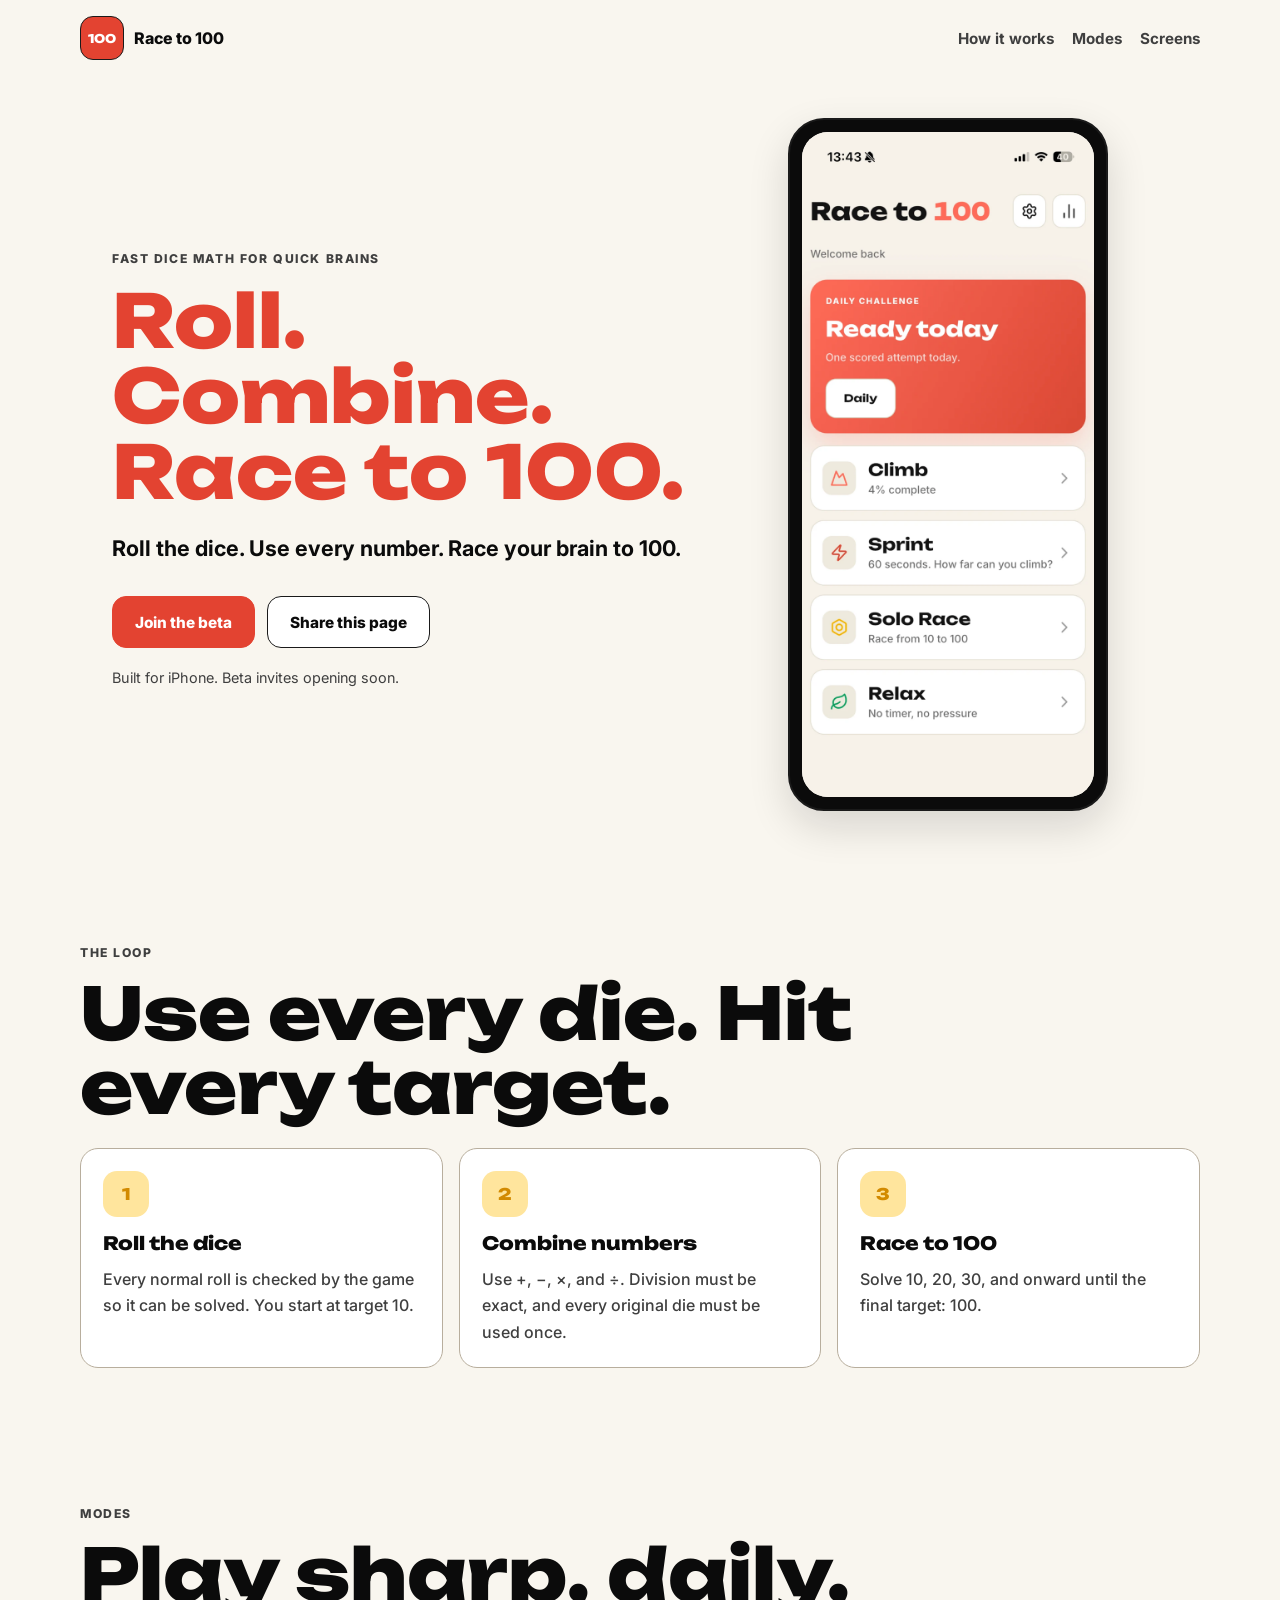
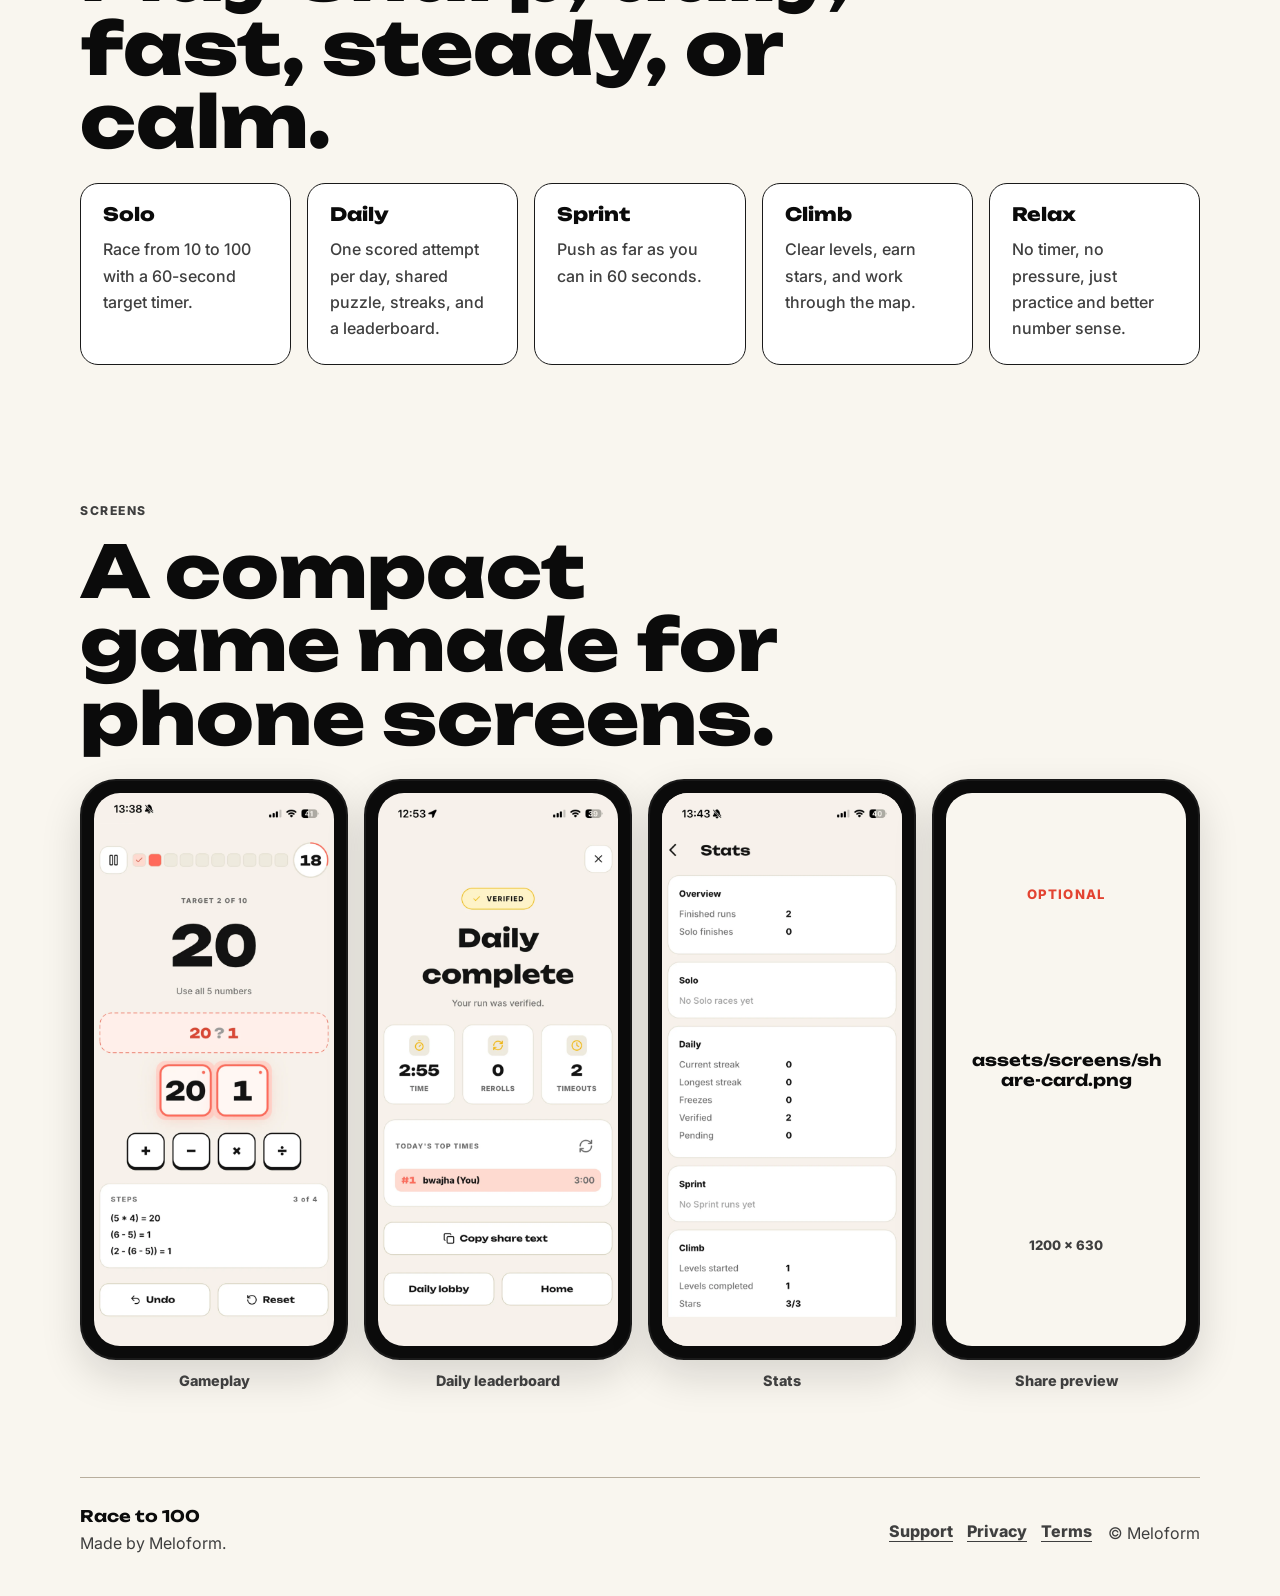
==== index.html @ fdda77ba "Publish Race to 100 website" ====
<!doctype html>
<html lang="en">
  <head>
    <meta charset="utf-8">
    <meta name="viewport" content="width=device-width, initial-scale=1">
    <title>Race to 100</title>
    <meta
      name="description"
      content="Race to 100 is a fast dice math puzzle: roll the dice, use every number, and race your brain from 10 to 100."
    >
    <meta property="og:type" content="website">
    <meta property="og:title" content="Race to 100">
    <meta
      property="og:description"
      content="Roll. Combine. Race to 100. A fast math-puzzle dice game for iPhone."
    >
    <meta property="og:image" content="assets/screens/home.png">
    <meta property="og:url" content="https://meloform.github.io/">
    <meta name="twitter:card" content="summary_large_image">
    <meta name="twitter:title" content="Race to 100">
    <meta
      name="twitter:description"
      content="Roll. Combine. Race to 100. A fast math-puzzle dice game for iPhone."
    >
    <meta name="twitter:image" content="assets/screens/home.png">
    <link rel="icon" href="assets/icons/favicon.png">
    <link rel="apple-touch-icon" href="assets/icons/apple-touch-icon.png">
    <link rel="preconnect" href="https://fonts.googleapis.com">
    <link rel="preconnect" href="https://fonts.gstatic.com" crossorigin>
    <link
      href="https://fonts.googleapis.com/css2?family=Inter:wght@400;500;700;800&amp;family=Unbounded:wght@700;800&amp;display=swap"
      rel="stylesheet"
    >
    <link rel="stylesheet" href="assets/css/site.css">
    <script>
      // Owner action before beta deploy: replace TESTFLIGHT_URL with the public TestFlight link.
      // At launch, replace this CTA with the official App Store badge/link.
      const TESTFLIGHT_URL = 'TESTFLIGHT_URL';
      window.RaceTo100Site = { TESTFLIGHT_URL };
    </script>
  </head>
  <body>
    <header class="site-header" aria-label="Site header">
      <a class="brand-link" href="#top" aria-label="Race to 100 home">
        <span class="brand-mark" aria-hidden="true">100</span>
        <span>Race to 100</span>
      </a>
      <nav class="header-nav" aria-label="Primary navigation">
        <a href="#how-it-works">How it works</a>
        <a href="#modes">Modes</a>
        <a href="#screens">Screens</a>
      </nav>
    </header>

    <main id="top">
      <section class="hero-section" aria-labelledby="hero-title">
        <div class="hero-backdrop">
          <div class="phone-frame hero-phone">
            <img
              class="screen-image"
              src="assets/screens/home.png"
              alt="Race to 100 home screen showing the Daily challenge and game modes"
            >
          </div>
        </div>
        <div class="hero-content">
          <p class="eyebrow">Fast dice math for quick brains</p>
          <h1 id="hero-title">
            <span>Roll.</span>
            <span>Combine.</span>
            <span>Race to 100.</span>
          </h1>
          <p class="hero-subtitle">
            Roll the dice. Use every number. Race your brain to 100.
          </p>
          <div class="hero-actions">
            <a class="button button-primary" id="beta-link" href="#">
              Join the beta
            </a>
            <button class="button button-secondary" id="share-page" type="button">
              Share this page
            </button>
          </div>
          <p class="hero-note" id="share-status" role="status" aria-live="polite">
            Built for iPhone. Beta invites opening soon.
          </p>
        </div>
      </section>

      <section class="section" id="how-it-works" aria-labelledby="how-title">
        <div class="section-heading">
          <p class="eyebrow">The loop</p>
          <h2 id="how-title">Use every die. Hit every target.</h2>
        </div>
        <div class="steps-grid">
          <article class="info-card step-card">
            <span class="step-number">1</span>
            <h3>Roll the dice</h3>
            <p>
              Every normal roll is checked by the game so it can be solved.
              You start at target 10.
            </p>
          </article>
          <article class="info-card step-card">
            <span class="step-number">2</span>
            <h3>Combine numbers</h3>
            <p>
              Use +, −, ×, and ÷. Division must be exact, and every original
              die must be used once.
            </p>
          </article>
          <article class="info-card step-card">
            <span class="step-number">3</span>
            <h3>Race to 100</h3>
            <p>
              Solve 10, 20, 30, and onward until the final target: 100.
            </p>
          </article>
        </div>
      </section>

      <section class="section" id="modes" aria-labelledby="modes-title">
        <div class="section-heading">
          <p class="eyebrow">Modes</p>
          <h2 id="modes-title">Play sharp, daily, fast, steady, or calm.</h2>
        </div>
        <div class="mode-grid">
          <article class="info-card mode-card">
            <h3>Solo</h3>
            <p>Race from 10 to 100 with a 60-second target timer.</p>
          </article>
          <article class="info-card mode-card">
            <h3>Daily</h3>
            <p>
              One scored attempt per day, shared puzzle, streaks, and a
              leaderboard.
            </p>
          </article>
          <article class="info-card mode-card">
            <h3>Sprint</h3>
            <p>Push as far as you can in 60 seconds.</p>
          </article>
          <article class="info-card mode-card">
            <h3>Climb</h3>
            <p>Clear levels, earn stars, and work through the map.</p>
          </article>
          <article class="info-card mode-card">
            <h3>Relax</h3>
            <p>No timer, no pressure, just practice and better number sense.</p>
          </article>
        </div>
      </section>

      <section class="section screen-section" id="screens" aria-labelledby="screens-title">
        <div class="section-heading">
          <p class="eyebrow">Screens</p>
          <h2 id="screens-title">A compact game made for phone screens.</h2>
        </div>
        <div class="screens-grid">
          <figure class="screen-card">
            <div class="phone-frame">
              <img
                class="screen-image"
                src="assets/screens/gameplay.png"
                alt="Race to 100 gameplay screen with dice, operators, and the current target"
                loading="lazy"
              >
            </div>
            <figcaption>Gameplay</figcaption>
          </figure>
          <figure class="screen-card">
            <div class="phone-frame">
              <img
                class="screen-image"
                src="assets/screens/daily-leaderboard.png"
                alt="Race to 100 Daily leaderboard screen with ranked results"
                loading="lazy"
              >
            </div>
            <figcaption>Daily leaderboard</figcaption>
          </figure>
          <figure class="screen-card">
            <div class="phone-frame">
              <img
                class="screen-image"
                src="assets/screens/stats.png"
                alt="Race to 100 Stats screen with mode progress and lifetime totals"
                loading="lazy"
              >
            </div>
            <figcaption>Stats</figcaption>
          </figure>
          <figure class="screen-card optional-screen">
            <div class="phone-frame">
              <div class="screen-placeholder">
                <span class="placeholder-kicker">Optional</span>
                <strong>assets/screens/share-card.png</strong>
                <span>1200 x 630</span>
              </div>
            </div>
            <figcaption>Share preview</figcaption>
          </figure>
        </div>
      </section>
    </main>

    <footer class="site-footer">
      <div>
        <strong>Race to 100</strong>
        <p>Made by Meloform.</p>
      </div>
      <nav aria-label="Footer navigation">
        <a href="mailto:meloform.studio@gmail.com">Support</a>
        <a href="privacy.html">Privacy</a>
        <a href="terms.html">Terms</a>
      </nav>
      <p>&copy; Meloform</p>
    </footer>

    <script>
      (function () {
        const config = window.RaceTo100Site || {};
        const betaUrl = config.TESTFLIGHT_URL;
        const betaLink = document.getElementById('beta-link');
        if (betaLink) betaLink.href = betaUrl;

        const shareButton = document.getElementById('share-page');
        const status = document.getElementById('share-status');
        const shareData = {
          title: 'Race to 100',
          text: 'Roll. Combine. Race to 100.',
          url: window.location.href,
        };
        if (!shareButton) return;
        shareButton.addEventListener('click', async function () {
          try {
            if (navigator.share) {
              await navigator.share(shareData);
              if (status) status.textContent = 'Shared.';
              return;
            }
            await navigator.clipboard.writeText(window.location.href);
            if (status) status.textContent = 'Link copied.';
          } catch (error) {
            if (status) status.textContent = 'Share cancelled.';
          }
        });
      })();
    </script>
  </body>
</html>
---- assets/css/site.css ----
:root {
  --race-background: #f9f6ef;
  --race-surface: #ffffff;
  --race-elevated: #e8e0d1;
  --race-border: #b8ae9d;
  --race-border-strong: #1a1a1a;
  --race-text: #0b0b0b;
  --race-text-muted: #3f3f3f;
  --race-text-subtle: #5f5f5f;
  --race-primary: #e34331;
  --race-primary-deep: #b92718;
  --race-primary-soft: #ffc1b8;
  --race-primary-tint: #ffe8e1;
  --race-computed-tint: #fff0ea;
  --race-accent: #d28a00;
  --race-accent-soft: #ffe59d;
  --race-success: #087c48;
  --race-error: #b91c1c;
  --site-max-width: 1120px;
  --site-radius-card: 18px;
  --site-radius-control: 14px;
  color: var(--race-text);
  background: var(--race-background);
  font-family: Inter, system-ui, -apple-system, BlinkMacSystemFont, "Segoe UI", sans-serif;
  font-size: 16px;
}

* {
  box-sizing: border-box;
}

html {
  scroll-behavior: smooth;
}

body {
  margin: 0;
  min-width: 320px;
  background: var(--race-background);
  color: var(--race-text);
}

img,
svg {
  max-width: 100%;
}

a {
  color: inherit;
  text-decoration-thickness: 0.08em;
  text-underline-offset: 0.22em;
}

a:focus-visible,
button:focus-visible {
  outline: 3px solid var(--race-accent);
  outline-offset: 4px;
}

button,
a {
  -webkit-tap-highlight-color: transparent;
}

.site-header,
.site-footer,
.section,
.hero-content {
  width: min(100% - 32px, var(--site-max-width));
  margin-inline: auto;
}

.site-header {
  position: sticky;
  top: 0;
  z-index: 10;
  display: flex;
  align-items: center;
  justify-content: space-between;
  gap: 16px;
  padding: 16px 0;
  background: color-mix(in srgb, var(--race-background) 92%, transparent);
  backdrop-filter: blur(10px);
}

.brand-link {
  display: inline-flex;
  align-items: center;
  gap: 10px;
  font-weight: 800;
  text-decoration: none;
}

.brand-mark {
  display: grid;
  place-items: center;
  width: 44px;
  height: 44px;
  border: 1px solid var(--race-border-strong);
  border-radius: 13px;
  background: var(--race-primary);
  color: var(--race-surface);
  font-family: Unbounded, Inter, sans-serif;
  font-size: 12px;
}

.header-nav {
  display: none;
  gap: 18px;
  align-items: center;
  color: var(--race-text-muted);
  font-size: 0.95rem;
  font-weight: 700;
}

.header-nav a {
  text-decoration: none;
}

.hero-section {
  position: relative;
  display: grid;
  min-height: min(820px, calc(100svh - 74px));
  padding: 48px 0 64px;
}

.hero-backdrop {
  order: 2;
  position: static;
  display: flex;
  align-items: center;
  justify-content: center;
  width: min(100% - 32px, var(--site-max-width));
  margin: 34px auto 0;
}

.hero-phone {
  width: min(310px, 78vw);
}

.hero-content {
  order: 1;
  display: grid;
  align-content: center;
  justify-items: start;
  max-width: 760px;
  padding-top: 10px;
}

.eyebrow {
  margin: 0 0 14px;
  color: var(--race-text-muted);
  font-size: 0.76rem;
  font-weight: 800;
  letter-spacing: 0.13em;
  text-transform: uppercase;
}

h1,
h2,
h3 {
  margin: 0;
  font-family: Unbounded, Inter, sans-serif;
  letter-spacing: 0;
  line-height: 1.02;
}

h1 {
  max-width: 100%;
  color: var(--race-primary);
  overflow-wrap: break-word;
  font-size: clamp(2.25rem, 8vw, 4.6rem);
  font-weight: 800;
}

h1 span {
  display: block;
  width: max-content;
  max-width: 100%;
  white-space: nowrap;
}

h2 {
  max-width: 780px;
  font-size: clamp(2rem, 7vw, 4.5rem);
  font-weight: 800;
}

h3 {
  font-size: 1.15rem;
  font-weight: 800;
}

p {
  line-height: 1.65;
}

.hero-subtitle {
  max-width: 620px;
  margin: 22px 0 0;
  color: var(--race-text);
  font-size: clamp(1.05rem, 3vw, 1.35rem);
  font-weight: 700;
}

.hero-actions {
  display: flex;
  flex-wrap: wrap;
  gap: 12px;
  margin-top: 30px;
}

.button {
  display: inline-flex;
  align-items: center;
  justify-content: center;
  min-height: 52px;
  padding: 0 22px;
  border: 1px solid var(--race-border-strong);
  border-radius: var(--site-radius-control);
  font: 800 0.96rem/1 Inter, system-ui, sans-serif;
  text-decoration: none;
  cursor: pointer;
}

.button-primary {
  background: var(--race-primary);
  color: var(--race-surface);
  border-color: var(--race-primary);
}

.button-primary:hover {
  background: var(--race-primary-deep);
  border-color: var(--race-primary-deep);
}

.button-secondary {
  background: var(--race-surface);
  color: var(--race-text);
}

.hero-note {
  min-height: 1.4em;
  margin: 18px 0 0;
  color: var(--race-text-muted);
  font-size: 0.9rem;
}

.section {
  padding: 68px 0;
}

.section-heading {
  margin-bottom: 24px;
}

.steps-grid,
.mode-grid,
.screens-grid {
  display: grid;
  gap: 16px;
}

.info-card {
  min-height: 100%;
  padding: 22px;
  border: 1px solid var(--race-border);
  border-radius: var(--site-radius-card);
  background: var(--race-surface);
}

.info-card p {
  margin: 12px 0 0;
  color: var(--race-text-muted);
  font-weight: 500;
}

.step-number {
  display: grid;
  place-items: center;
  width: 46px;
  height: 46px;
  margin-bottom: 18px;
  border-radius: 14px;
  background: var(--race-accent-soft);
  color: var(--race-accent);
  font-family: Unbounded, Inter, sans-serif;
  font-weight: 800;
}

.mode-card {
  border-color: var(--race-border-strong);
}

.screen-section {
  padding-bottom: 88px;
}

.screens-grid {
  grid-template-columns: 1fr;
}

.screen-card {
  margin: 0;
}

.screen-card figcaption {
  margin-top: 12px;
  color: var(--race-text-muted);
  font-size: 0.9rem;
  font-weight: 800;
  text-align: center;
}

.phone-frame {
  aspect-ratio: 9 / 19.5;
  width: 100%;
  max-width: 320px;
  margin-inline: auto;
  padding: 12px;
  border: 2px solid var(--race-border-strong);
  border-radius: 36px;
  background: var(--race-text);
  box-shadow: 0 16px 40px rgba(11, 11, 11, 0.14);
}

.screen-image {
  display: block;
  width: 100%;
  height: 100%;
  border-radius: 26px;
  background: var(--race-background);
  object-fit: cover;
}

.screen-placeholder {
  display: grid;
  place-items: center;
  height: 100%;
  padding: 24px;
  border-radius: 26px;
  background:
    linear-gradient(var(--race-background), var(--race-background)) padding-box;
  color: var(--race-text);
  text-align: center;
}

.screen-placeholder strong {
  display: block;
  margin: 10px 0;
  overflow-wrap: anywhere;
  font-family: Unbounded, Inter, sans-serif;
  font-size: 1rem;
  line-height: 1.25;
}

.screen-placeholder span {
  color: var(--race-text-muted);
  font-size: 0.82rem;
  font-weight: 800;
}

.placeholder-kicker {
  color: var(--race-primary) !important;
  letter-spacing: 0.08em;
  text-transform: uppercase;
}

.site-footer {
  display: grid;
  gap: 16px;
  padding: 28px 0 40px;
  border-top: 1px solid var(--race-border);
  color: var(--race-text-muted);
}

.site-footer strong {
  color: var(--race-text);
  font-family: Unbounded, Inter, sans-serif;
}

.site-footer p {
  margin: 4px 0 0;
}

.site-footer nav {
  display: flex;
  flex-wrap: wrap;
  gap: 14px;
  font-weight: 800;
}

.legal-page {
  width: min(100% - 32px, 900px);
  margin: 0 auto;
  padding: 58px 0 86px;
}

.legal-document {
  padding: clamp(22px, 5vw, 42px);
  border: 1px solid var(--race-border);
  border-radius: var(--site-radius-card);
  background: var(--race-surface);
}

.legal-document h1 {
  max-width: 100%;
  font-size: clamp(2.35rem, 8vw, 4.4rem);
}

.legal-document h2 {
  margin-bottom: 14px;
  font-size: clamp(1.35rem, 4vw, 2.2rem);
}

.legal-updated {
  margin: 14px 0 34px;
  color: var(--race-text-muted);
  font-weight: 800;
}

.legal-section {
  padding-top: 28px;
  margin-top: 28px;
  border-top: 1px solid var(--race-border);
}

.legal-section:first-of-type {
  border-top: 0;
  margin-top: 0;
}

.legal-section p,
.legal-section li {
  color: var(--race-text-muted);
  font-weight: 500;
}

.legal-section p {
  margin: 0 0 14px;
}

.legal-section p:last-child {
  margin-bottom: 0;
}

.legal-section ul {
  display: grid;
  gap: 14px;
  padding-left: 1.2rem;
  margin: 0;
}

.legal-section strong {
  color: var(--race-text);
}

@media (min-width: 680px) {
  .header-nav {
    display: flex;
  }

  .steps-grid {
    grid-template-columns: repeat(3, minmax(0, 1fr));
  }

  .mode-grid {
    grid-template-columns: repeat(2, minmax(0, 1fr));
  }

  .screens-grid {
    grid-template-columns: repeat(2, minmax(0, 1fr));
  }

  .site-footer {
    grid-template-columns: 1fr auto auto;
    align-items: center;
  }
}

@media (min-width: 960px) {
  .hero-section {
    grid-template-columns:
      minmax(max(32px, calc((100vw - var(--site-max-width)) / 2)), 1fr)
      minmax(0, 680px)
      minmax(300px, 440px)
      minmax(max(32px, calc((100vw - var(--site-max-width)) / 2)), 1fr);
    align-items: center;
    column-gap: 32px;
    min-height: min(780px, calc(100svh - 74px));
    padding-top: 42px;
  }

  .hero-content {
    order: 0;
    grid-column: 2;
    grid-row: 1;
    width: 100%;
    margin: 0;
  }

  .hero-backdrop {
    order: 0;
    grid-column: 3;
    grid-row: 1;
    width: 100%;
    margin: 0;
    justify-content: center;
  }

  .hero-phone {
    width: min(390px, 100%);
  }

  .mode-grid {
    grid-template-columns: repeat(5, minmax(0, 1fr));
  }

  .screens-grid {
    grid-template-columns: repeat(4, minmax(0, 1fr));
  }
}

@media (prefers-reduced-motion: reduce) {
  *,
  *::before,
  *::after {
    scroll-behavior: auto !important;
    transition-duration: 0.01ms !important;
    animation-duration: 0.01ms !important;
    animation-iteration-count: 1 !important;
  }
}
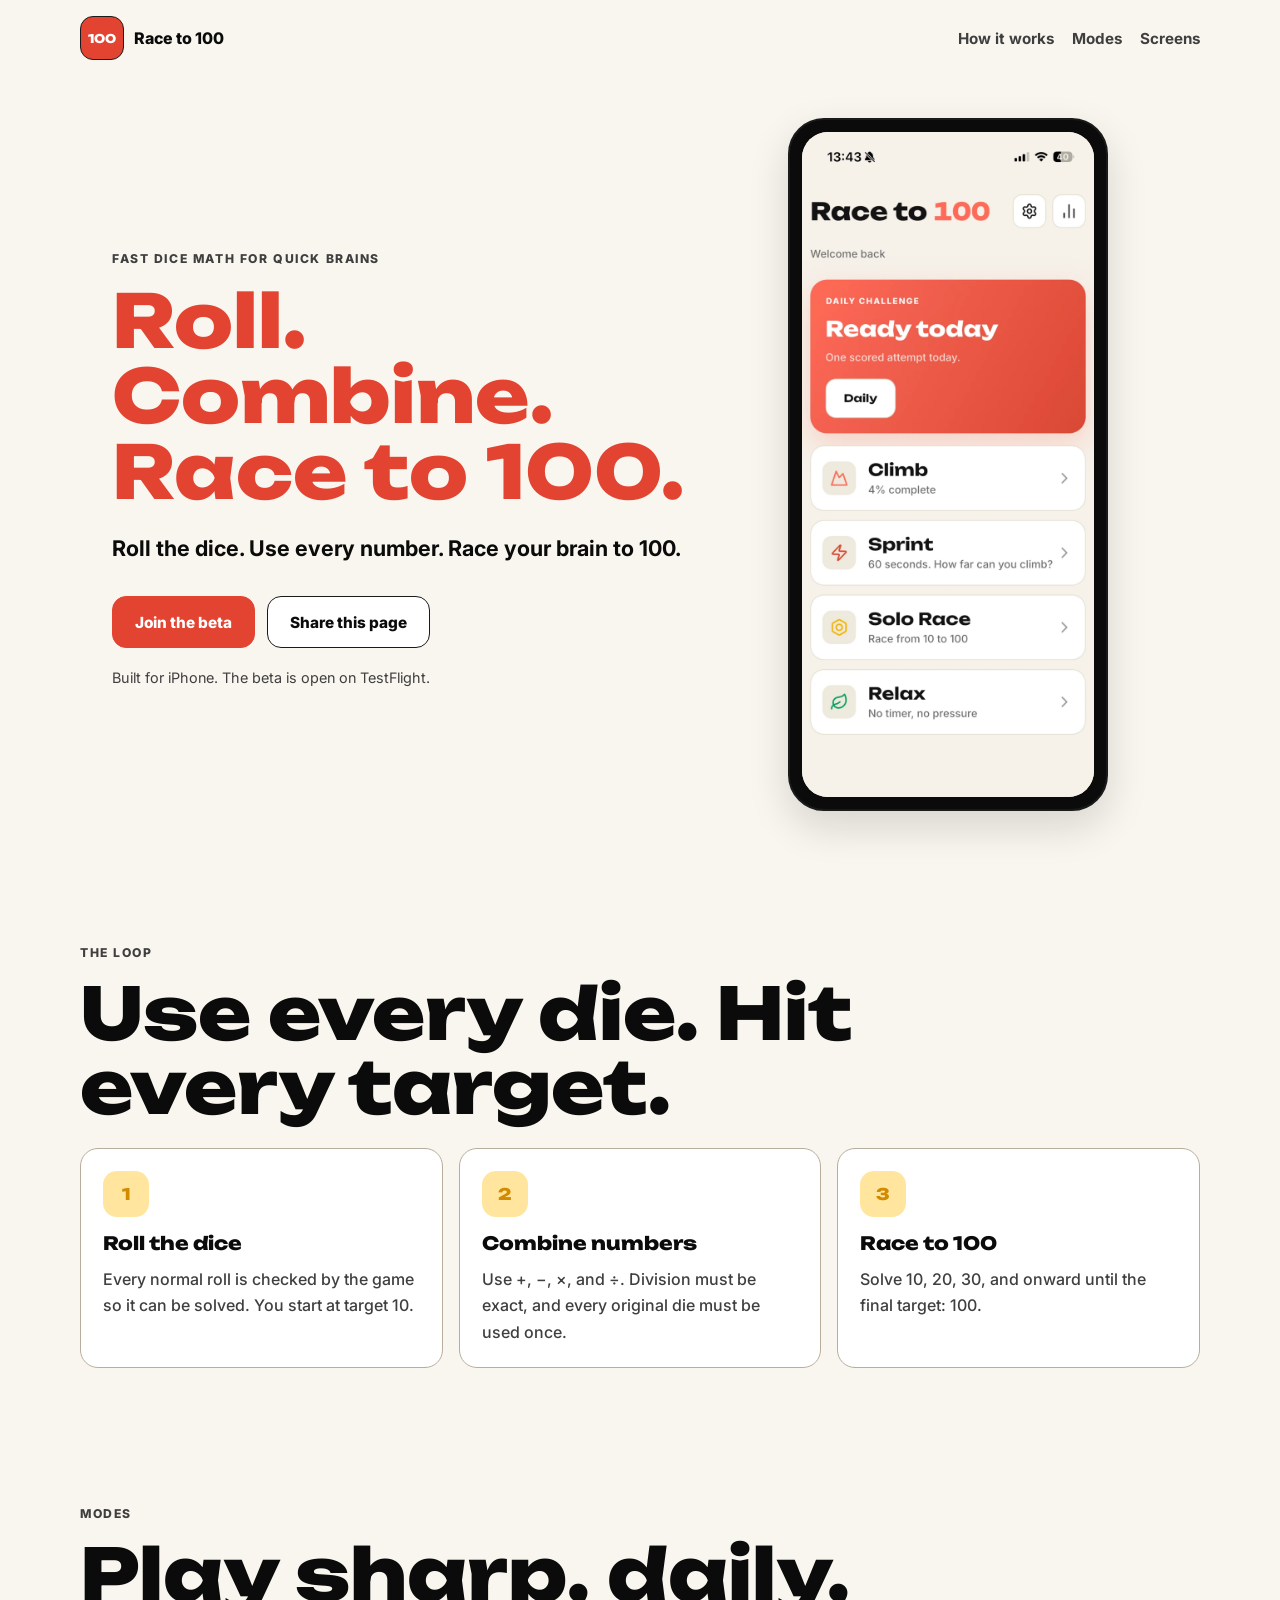
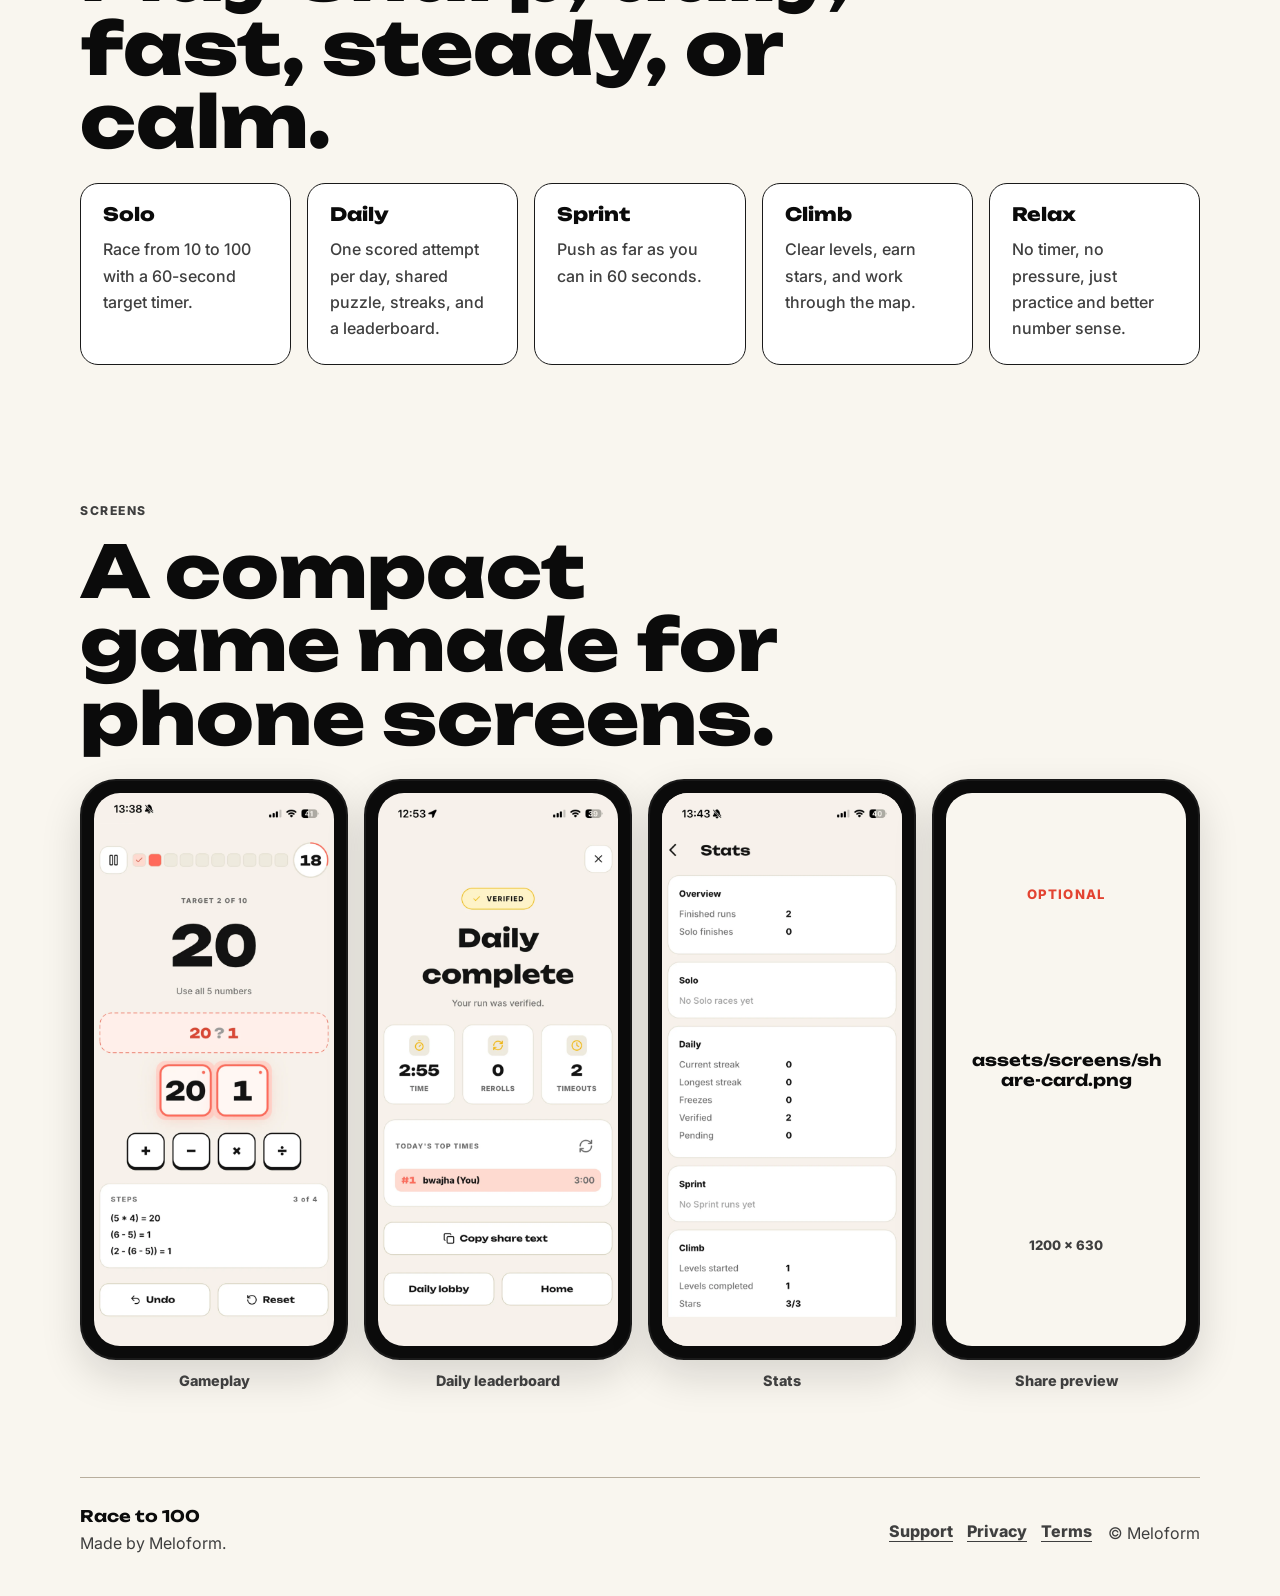
==== commit 539eb092: "Open the TestFlight beta link" ====
--- a/index.html
+++ b/index.html
@@ -15,7 +15,7 @@
       content="Roll. Combine. Race to 100. A fast math-puzzle dice game for iPhone."
     >
     <meta property="og:image" content="assets/screens/home.png">
-    <meta property="og:url" content="https://meloform.github.io/">
+    <meta property="og:url" content="https://meloforms.github.io/">
     <meta name="twitter:card" content="summary_large_image">
     <meta name="twitter:title" content="Race to 100">
     <meta
@@ -35,7 +35,7 @@
     <script>
       // Owner action before beta deploy: replace TESTFLIGHT_URL with the public TestFlight link.
       // At launch, replace this CTA with the official App Store badge/link.
-      const TESTFLIGHT_URL = 'TESTFLIGHT_URL';
+      const TESTFLIGHT_URL = 'https://testflight.apple.com/join/gy55yYDu';
       window.RaceTo100Site = { TESTFLIGHT_URL };
     </script>
   </head>
@@ -82,7 +82,7 @@
             </button>
           </div>
           <p class="hero-note" id="share-status" role="status" aria-live="polite">
-            Built for iPhone. Beta invites opening soon.
+            Built for iPhone. The beta is open on TestFlight.
           </p>
         </div>
       </section>
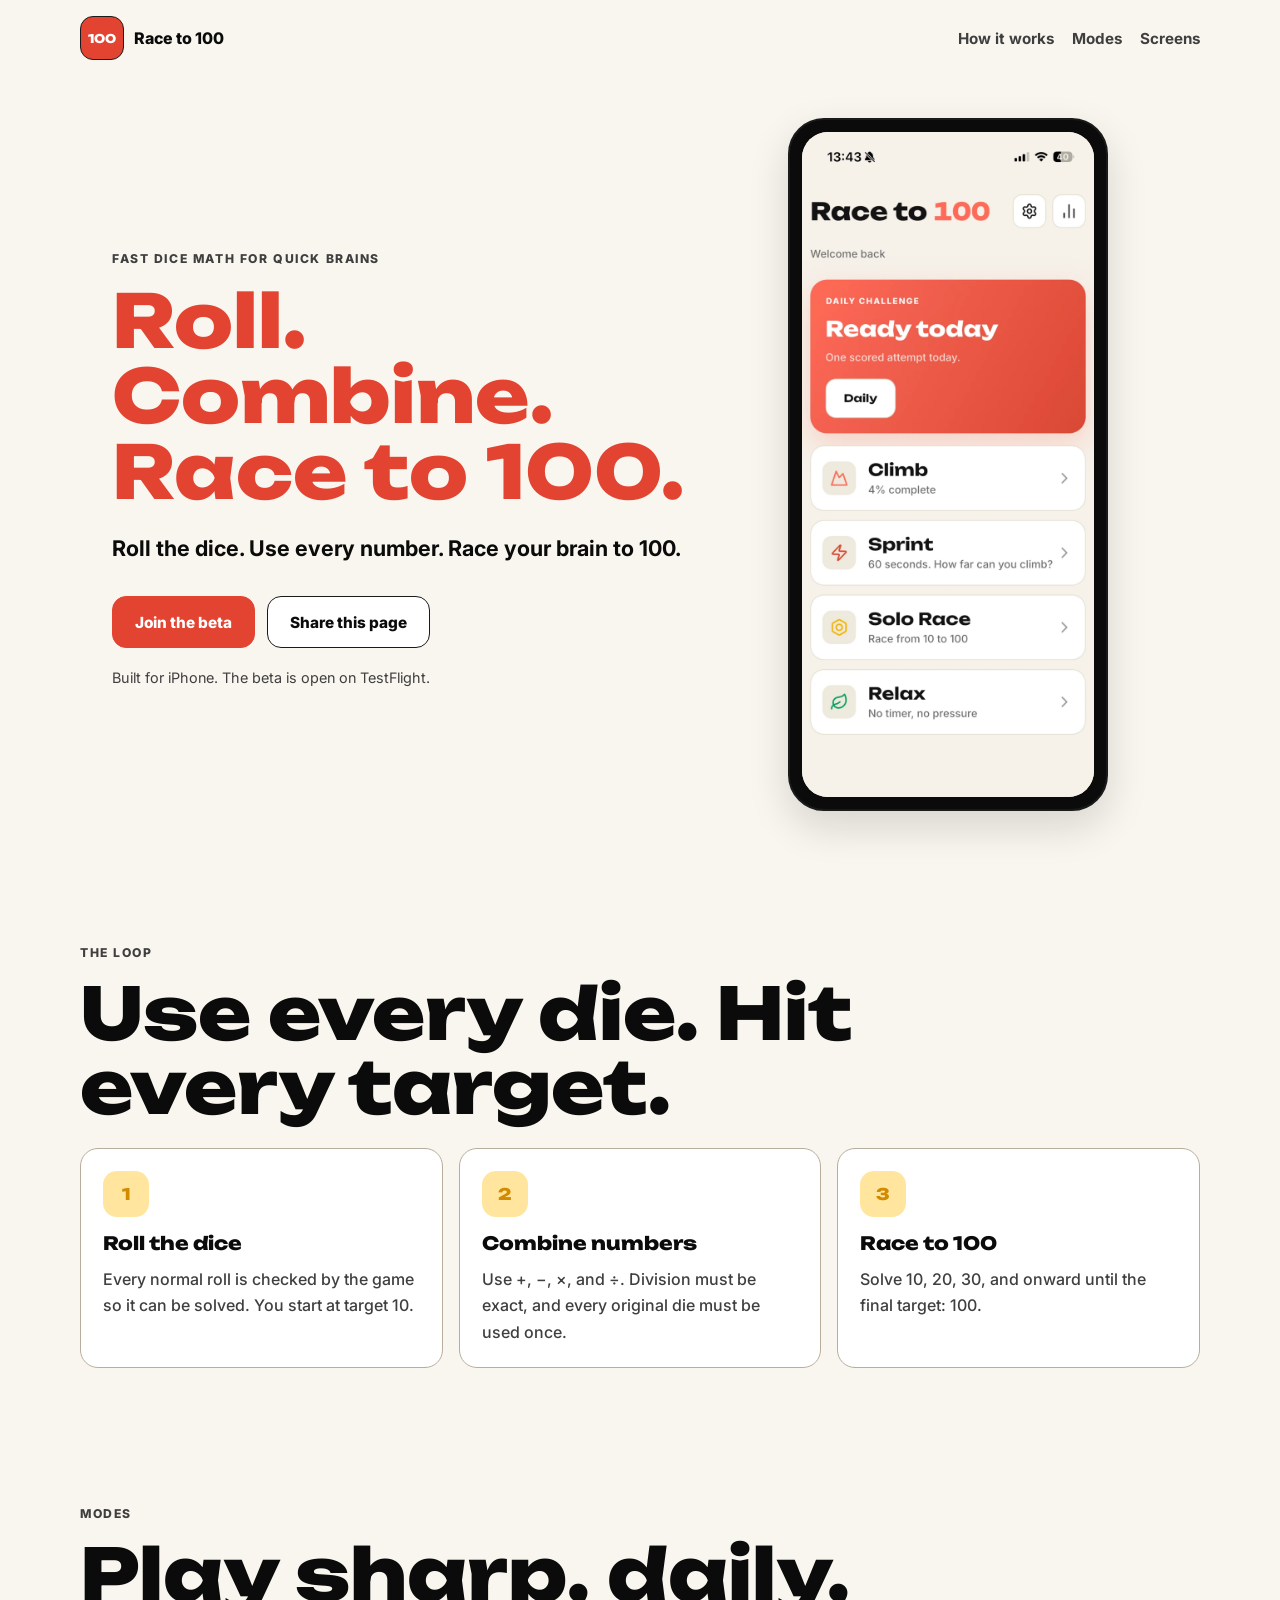
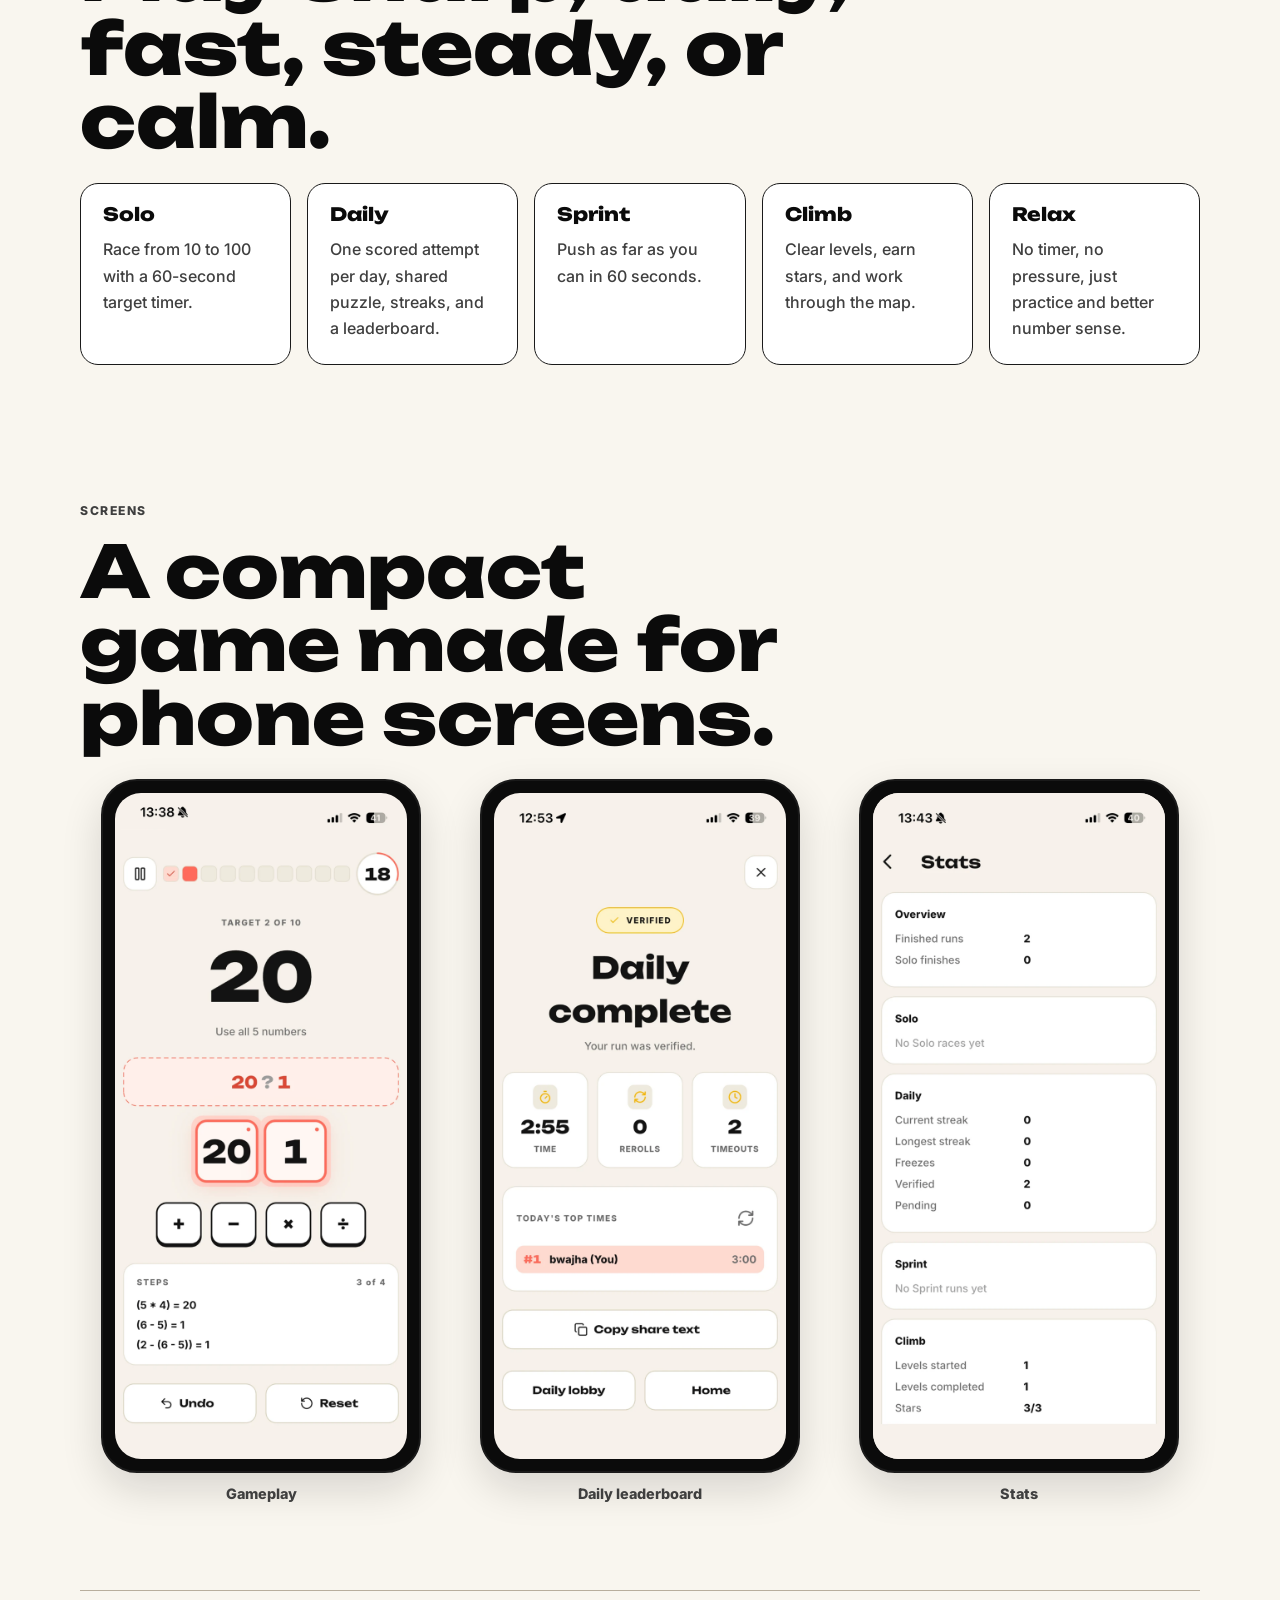
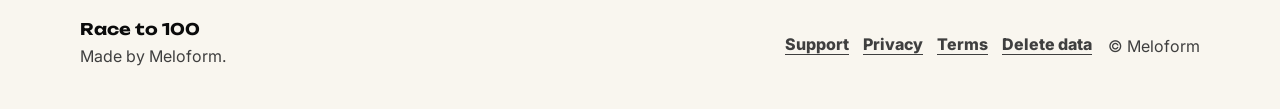
==== commit 06cd345e: "Sync canonical Race to 100 website" ====
--- a/index.html
+++ b/index.html
@@ -8,29 +8,25 @@
       name="description"
       content="Race to 100 is a fast dice math puzzle: roll the dice, use every number, and race your brain from 10 to 100."
     >
+    <link rel="canonical" href="https://raceto100.app/">
     <meta property="og:type" content="website">
     <meta property="og:title" content="Race to 100">
     <meta
       property="og:description"
       content="Roll. Combine. Race to 100. A fast math-puzzle dice game for iPhone."
     >
-    <meta property="og:image" content="assets/screens/home.png">
-    <meta property="og:url" content="https://meloforms.github.io/">
+    <meta property="og:image" content="https://raceto100.app/assets/screens/home.png">
+    <meta property="og:url" content="https://raceto100.app/">
     <meta name="twitter:card" content="summary_large_image">
     <meta name="twitter:title" content="Race to 100">
     <meta
       name="twitter:description"
       content="Roll. Combine. Race to 100. A fast math-puzzle dice game for iPhone."
     >
-    <meta name="twitter:image" content="assets/screens/home.png">
-    <link rel="icon" href="assets/icons/favicon.png">
-    <link rel="apple-touch-icon" href="assets/icons/apple-touch-icon.png">
-    <link rel="preconnect" href="https://fonts.googleapis.com">
-    <link rel="preconnect" href="https://fonts.gstatic.com" crossorigin>
-    <link
-      href="https://fonts.googleapis.com/css2?family=Inter:wght@400;500;700;800&amp;family=Unbounded:wght@700;800&amp;display=swap"
-      rel="stylesheet"
-    >
+    <meta name="twitter:image" content="https://raceto100.app/assets/screens/home.png">
+    <link rel="icon" type="image/png" sizes="32x32" href="assets/icons/favicon.png">
+    <link rel="icon" type="image/png" sizes="16x16" href="assets/icons/favicon-16.png">
+    <link rel="apple-touch-icon" sizes="180x180" href="assets/icons/apple-touch-icon.png">
     <link rel="stylesheet" href="assets/css/site.css">
     <script>
       // Owner action before beta deploy: replace TESTFLIGHT_URL with the public TestFlight link.
@@ -190,16 +186,6 @@
             </div>
             <figcaption>Stats</figcaption>
           </figure>
-          <figure class="screen-card optional-screen">
-            <div class="phone-frame">
-              <div class="screen-placeholder">
-                <span class="placeholder-kicker">Optional</span>
-                <strong>assets/screens/share-card.png</strong>
-                <span>1200 x 630</span>
-              </div>
-            </div>
-            <figcaption>Share preview</figcaption>
-          </figure>
         </div>
       </section>
     </main>
@@ -210,9 +196,10 @@
         <p>Made by Meloform.</p>
       </div>
       <nav aria-label="Footer navigation">
-        <a href="mailto:meloform.studio@gmail.com">Support</a>
+        <a href="support.html">Support</a>
         <a href="privacy.html">Privacy</a>
         <a href="terms.html">Terms</a>
+        <a href="delete-data.html">Delete data</a>
       </nav>
       <p>&copy; Meloform</p>
     </footer>
@@ -220,6 +207,7 @@
     <script>
       (function () {
         const config = window.RaceTo100Site || {};
+        const canonicalUrl = 'https://raceto100.app/';
         const betaUrl = config.TESTFLIGHT_URL;
         const betaLink = document.getElementById('beta-link');
         if (betaLink) betaLink.href = betaUrl;
@@ -229,7 +217,7 @@
         const shareData = {
           title: 'Race to 100',
           text: 'Roll. Combine. Race to 100.',
-          url: window.location.href,
+          url: canonicalUrl,
         };
         if (!shareButton) return;
         shareButton.addEventListener('click', async function () {
@@ -239,7 +227,7 @@
               if (status) status.textContent = 'Shared.';
               return;
             }
-            await navigator.clipboard.writeText(window.location.href);
+            await navigator.clipboard.writeText(canonicalUrl);
             if (status) status.textContent = 'Link copied.';
           } catch (error) {
             if (status) status.textContent = 'Share cancelled.';
--- a/assets/css/site.css
+++ b/assets/css/site.css
@@ -1,3 +1,19 @@
+@font-face {
+  font-family: Inter;
+  src: url("../fonts/Inter.ttf") format("truetype");
+  font-style: normal;
+  font-weight: 100 900;
+  font-display: swap;
+}
+
+@font-face {
+  font-family: Unbounded;
+  src: url("../fonts/Unbounded.ttf") format("truetype");
+  font-style: normal;
+  font-weight: 200 900;
+  font-display: swap;
+}
+
 :root {
   --race-background: #f9f6ef;
   --race-surface: #ffffff;
@@ -333,39 +349,6 @@
   object-fit: cover;
 }
 
-.screen-placeholder {
-  display: grid;
-  place-items: center;
-  height: 100%;
-  padding: 24px;
-  border-radius: 26px;
-  background:
-    linear-gradient(var(--race-background), var(--race-background)) padding-box;
-  color: var(--race-text);
-  text-align: center;
-}
-
-.screen-placeholder strong {
-  display: block;
-  margin: 10px 0;
-  overflow-wrap: anywhere;
-  font-family: Unbounded, Inter, sans-serif;
-  font-size: 1rem;
-  line-height: 1.25;
-}
-
-.screen-placeholder span {
-  color: var(--race-text-muted);
-  font-size: 0.82rem;
-  font-weight: 800;
-}
-
-.placeholder-kicker {
-  color: var(--race-primary) !important;
-  letter-spacing: 0.08em;
-  text-transform: uppercase;
-}
-
 .site-footer {
   display: grid;
   gap: 16px;
@@ -453,6 +436,86 @@
 
 .legal-section strong {
   color: var(--race-text);
+}
+
+.duel-page {
+  min-height: 100svh;
+  background:
+    radial-gradient(circle at 80% 10%, var(--race-primary-tint), transparent 34%),
+    var(--race-background);
+}
+
+.duel-shell {
+  display: grid;
+  align-content: center;
+  width: min(100% - 32px, 760px);
+  min-height: 100svh;
+  margin-inline: auto;
+  padding: 28px 0;
+}
+
+.duel-brand {
+  width: max-content;
+  margin-bottom: 22px;
+}
+
+.duel-card {
+  padding: clamp(24px, 6vw, 54px);
+  border: 1px solid var(--race-border);
+  border-radius: 28px;
+  background: var(--race-surface);
+  box-shadow: 0 18px 60px rgba(11, 11, 11, 0.10);
+}
+
+.duel-proof {
+  display: inline-flex;
+  align-items: center;
+  gap: 12px;
+  margin: 2px 0 22px;
+  padding: 12px 14px;
+  border: 2px solid var(--race-border-strong);
+  border-radius: 18px;
+  background: var(--race-primary-tint);
+}
+
+.duel-flag {
+  font-size: 2rem;
+  line-height: 1;
+}
+
+.duel-time {
+  color: var(--race-primary);
+  font-family: Unbounded, Inter, sans-serif;
+  font-size: clamp(1.4rem, 7vw, 2.7rem);
+  font-weight: 800;
+  line-height: 1;
+}
+
+.duel-copy {
+  max-width: 640px;
+  margin: 22px 0 0;
+  color: var(--race-text-muted);
+  font-size: clamp(1rem, 3vw, 1.25rem);
+  font-weight: 600;
+}
+
+.duel-copy strong {
+  color: var(--race-text);
+}
+
+.duel-actions {
+  display: flex;
+  flex-wrap: wrap;
+  gap: 12px;
+  margin-top: 30px;
+}
+
+.button-disabled,
+.button-disabled:hover {
+  border-color: var(--race-border);
+  background: var(--race-elevated);
+  color: var(--race-text-subtle);
+  cursor: not-allowed;
 }
 
 @media (min-width: 680px) {
@@ -517,7 +580,7 @@
   }
 
   .screens-grid {
-    grid-template-columns: repeat(4, minmax(0, 1fr));
+    grid-template-columns: repeat(3, minmax(0, 1fr));
   }
 }
 
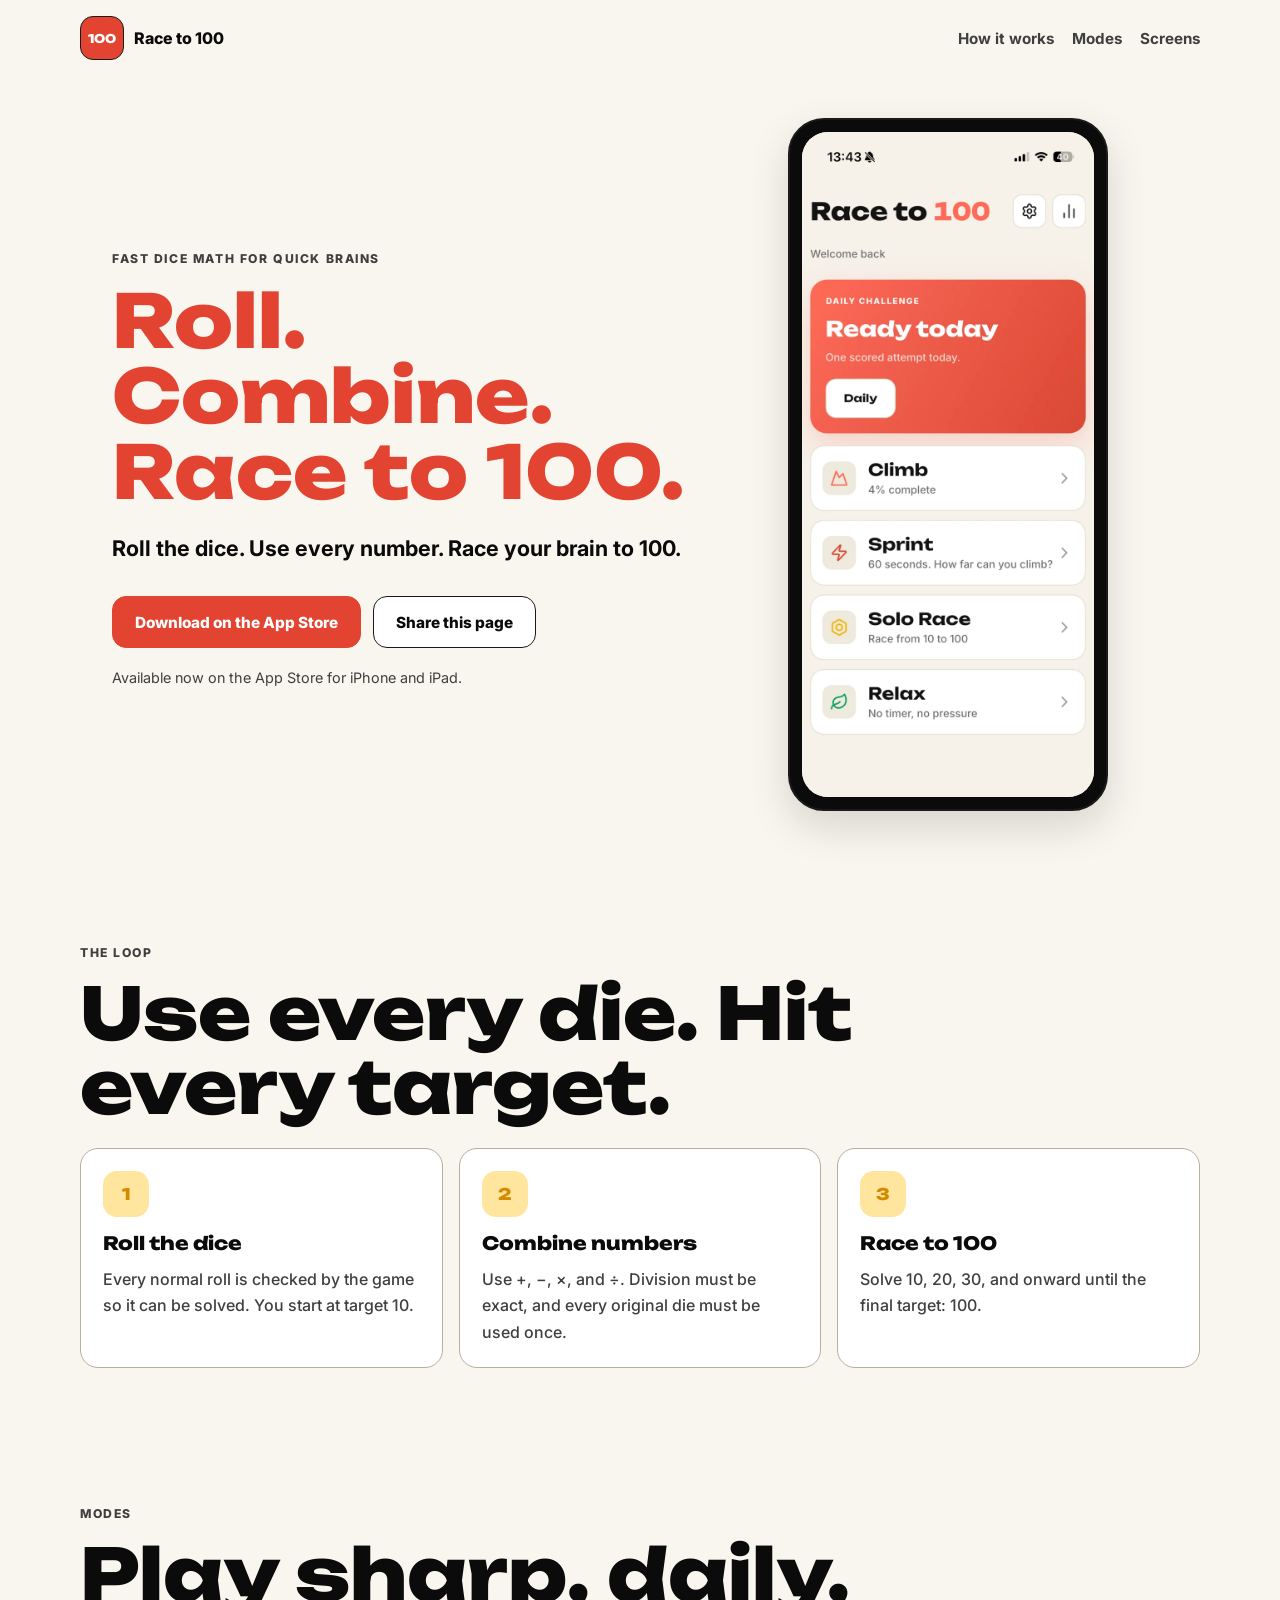
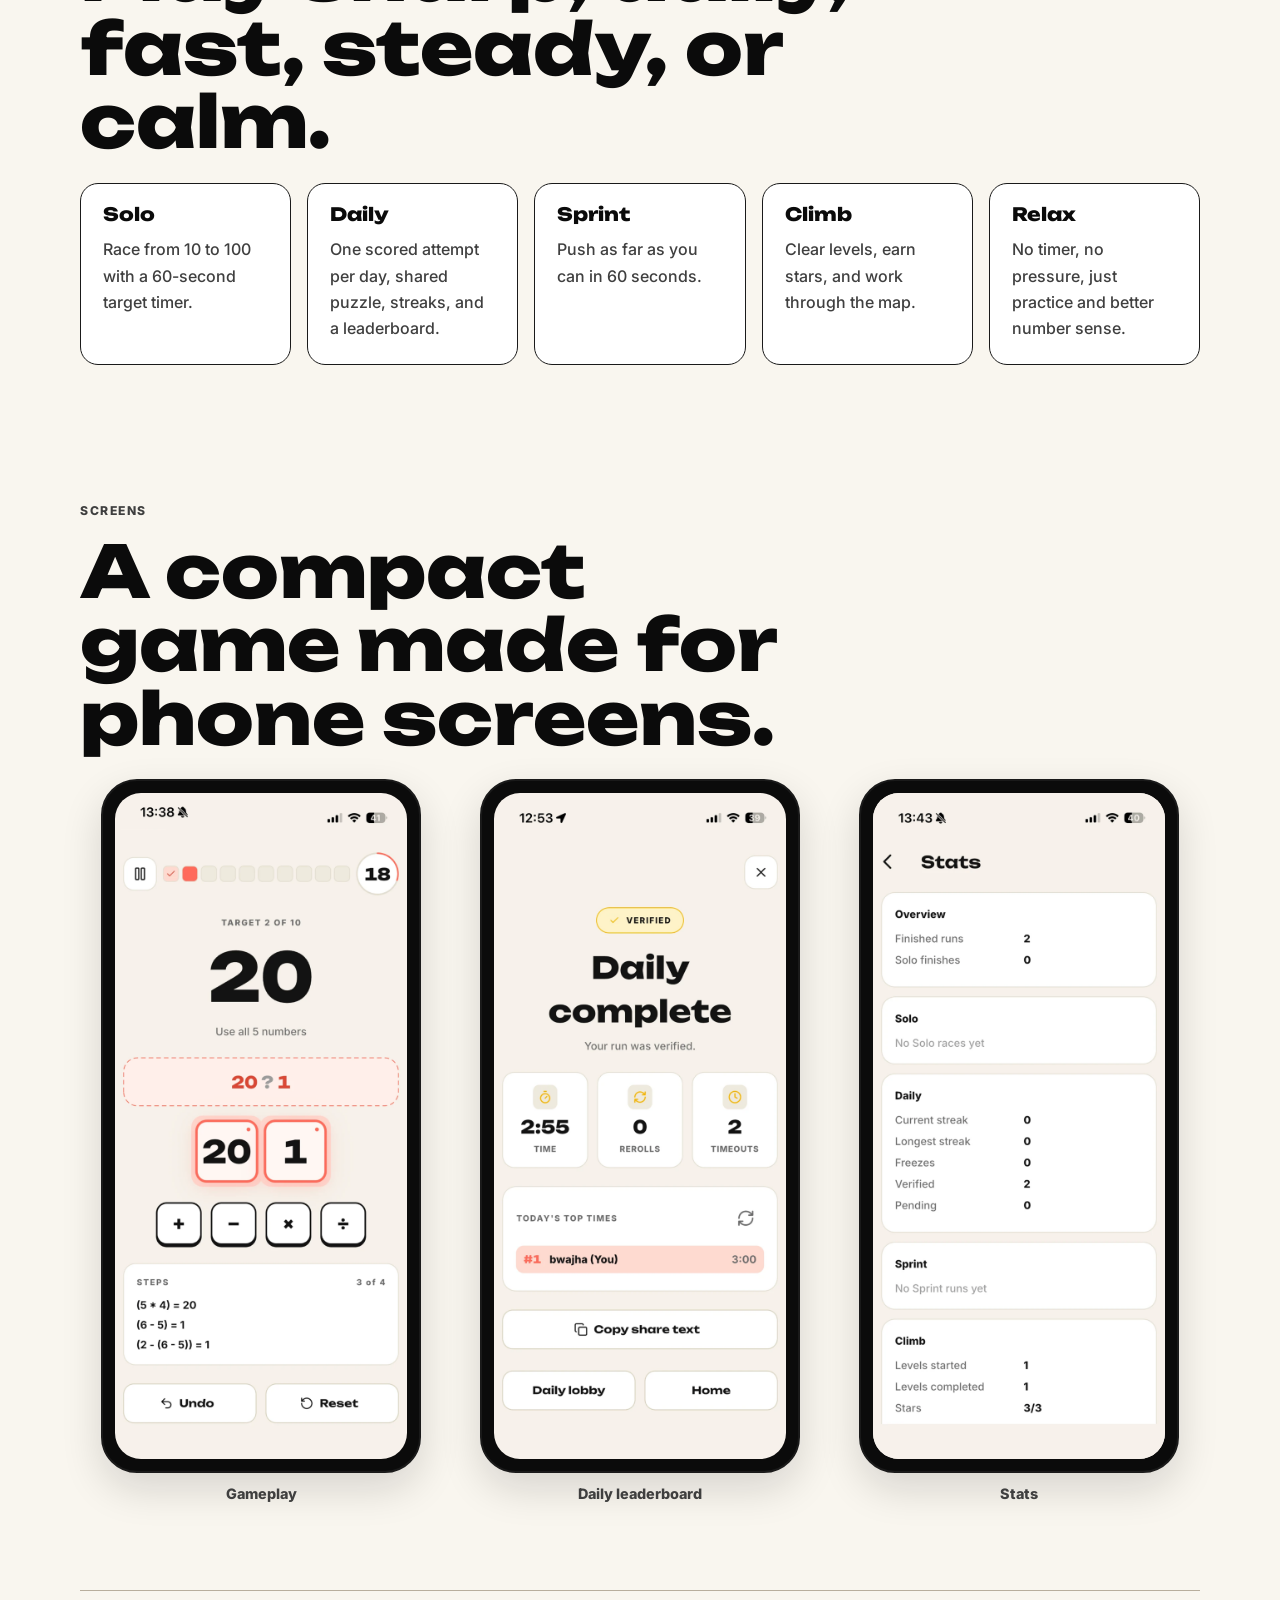
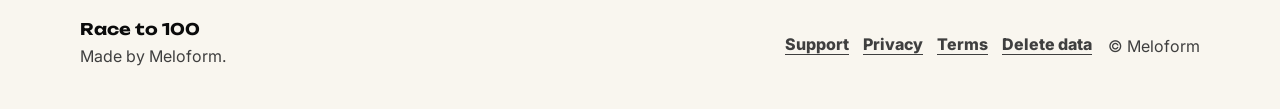
==== commit 11b60150: "Link homepage to App Store" ====
--- a/index.html
+++ b/index.html
@@ -29,10 +29,8 @@
     <link rel="apple-touch-icon" sizes="180x180" href="assets/icons/apple-touch-icon.png">
     <link rel="stylesheet" href="assets/css/site.css">
     <script>
-      // Owner action before beta deploy: replace TESTFLIGHT_URL with the public TestFlight link.
-      // At launch, replace this CTA with the official App Store badge/link.
-      const TESTFLIGHT_URL = 'https://testflight.apple.com/join/gy55yYDu';
-      window.RaceTo100Site = { TESTFLIGHT_URL };
+      const APP_STORE_URL = 'https://apps.apple.com/be/app/race-to-100-dice-puzzle/id6775581657';
+      window.RaceTo100Site = { APP_STORE_URL };
     </script>
   </head>
   <body>
@@ -70,15 +68,19 @@
             Roll the dice. Use every number. Race your brain to 100.
           </p>
           <div class="hero-actions">
-            <a class="button button-primary" id="beta-link" href="#">
-              Join the beta
+            <a
+              class="button button-primary"
+              id="app-store-link"
+              href="https://apps.apple.com/be/app/race-to-100-dice-puzzle/id6775581657"
+            >
+              Download on the App Store
             </a>
             <button class="button button-secondary" id="share-page" type="button">
               Share this page
             </button>
           </div>
           <p class="hero-note" id="share-status" role="status" aria-live="polite">
-            Built for iPhone. The beta is open on TestFlight.
+            Available now on the App Store for iPhone and iPad.
           </p>
         </div>
       </section>
@@ -208,9 +210,11 @@
       (function () {
         const config = window.RaceTo100Site || {};
         const canonicalUrl = 'https://raceto100.app/';
-        const betaUrl = config.TESTFLIGHT_URL;
-        const betaLink = document.getElementById('beta-link');
-        if (betaLink) betaLink.href = betaUrl;
+        const appStoreUrl = config.APP_STORE_URL;
+        const appStoreLink = document.getElementById('app-store-link');
+        if (appStoreLink && typeof appStoreUrl === 'string' && appStoreUrl) {
+          appStoreLink.href = appStoreUrl;
+        }
 
         const shareButton = document.getElementById('share-page');
         const status = document.getElementById('share-status');
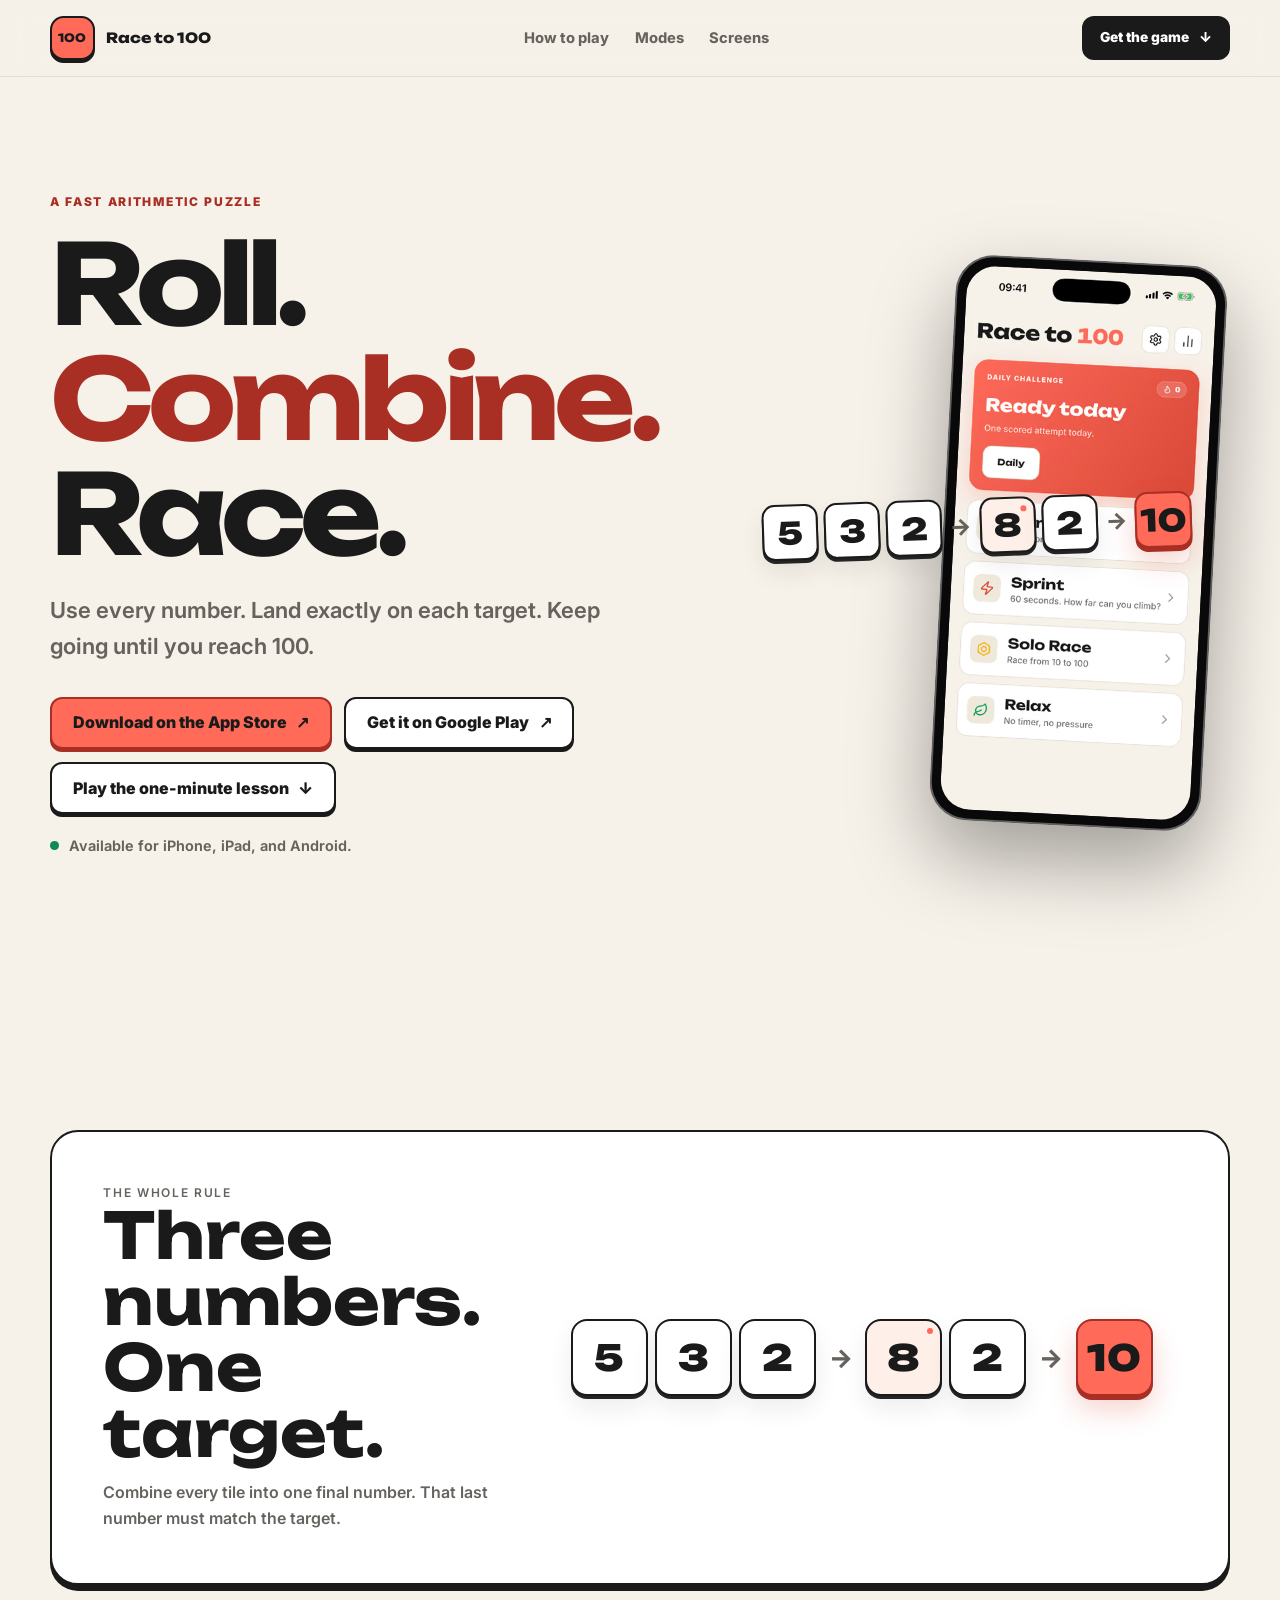
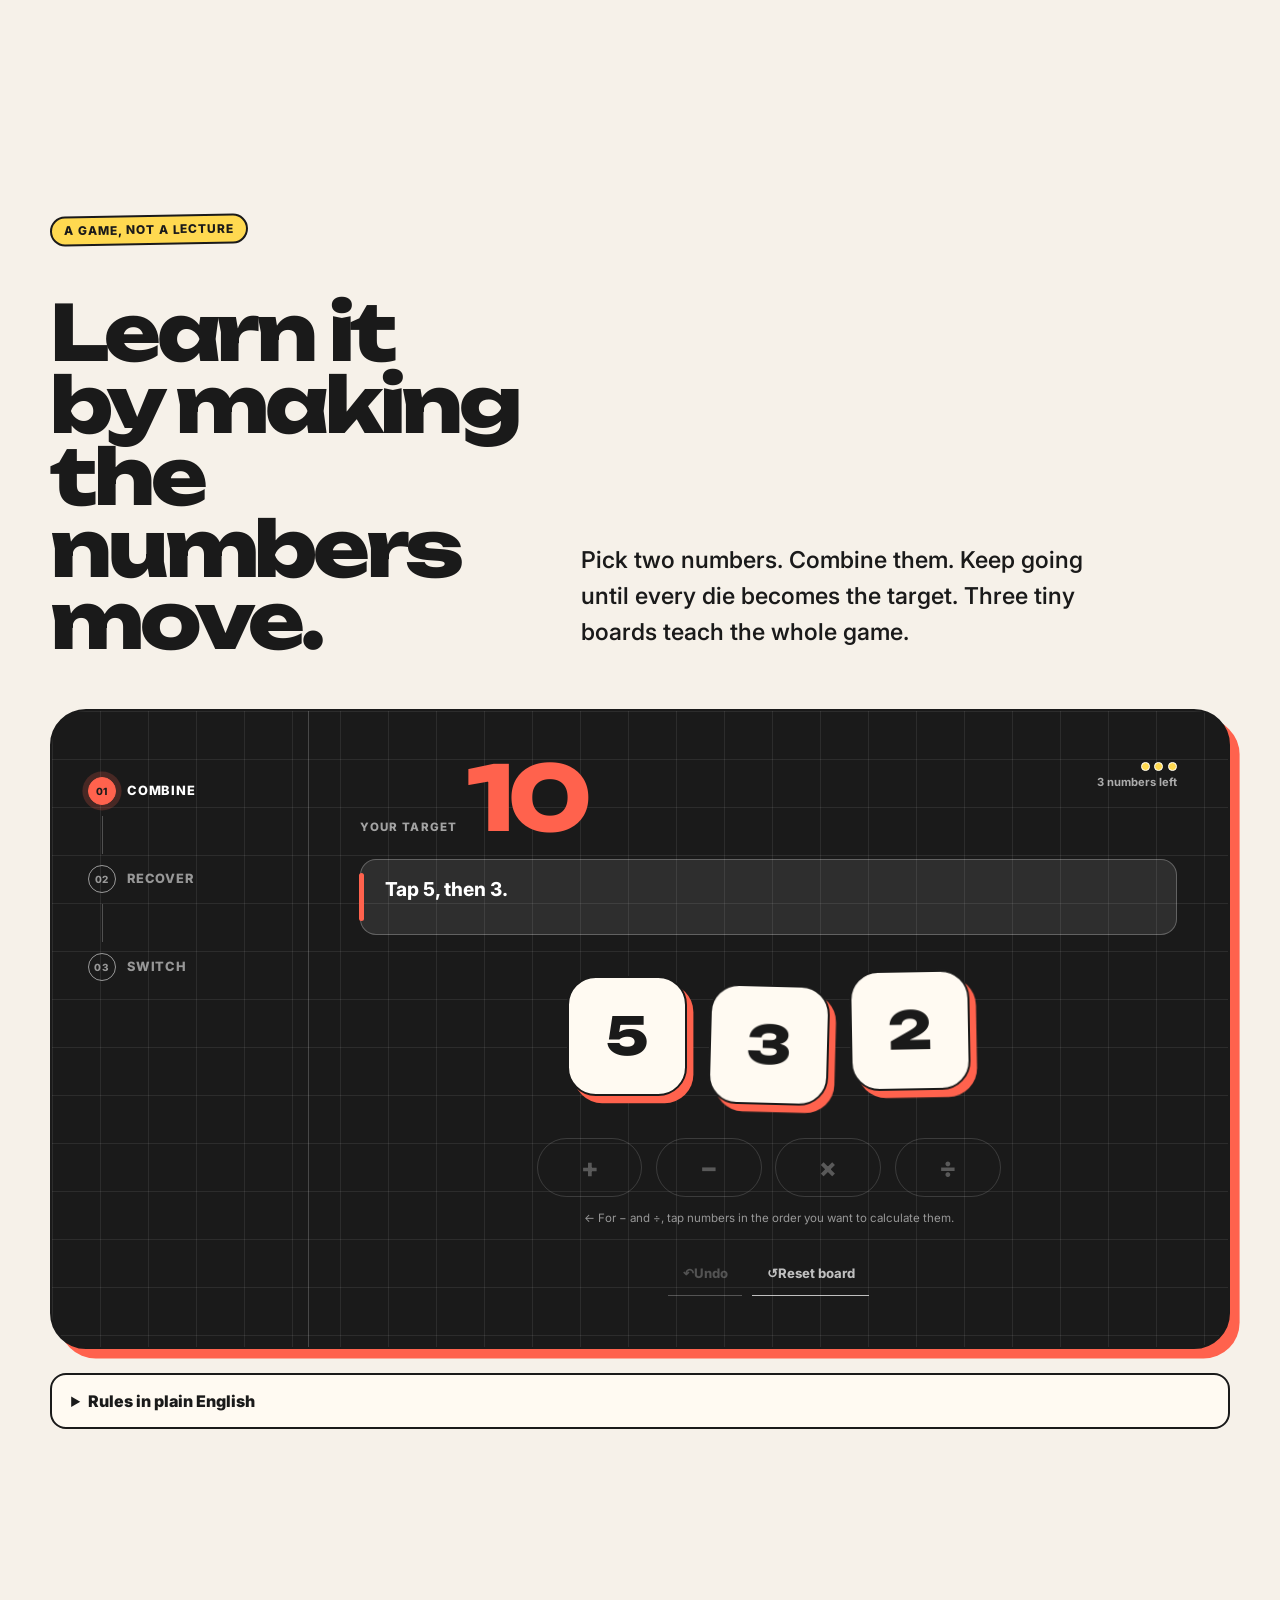
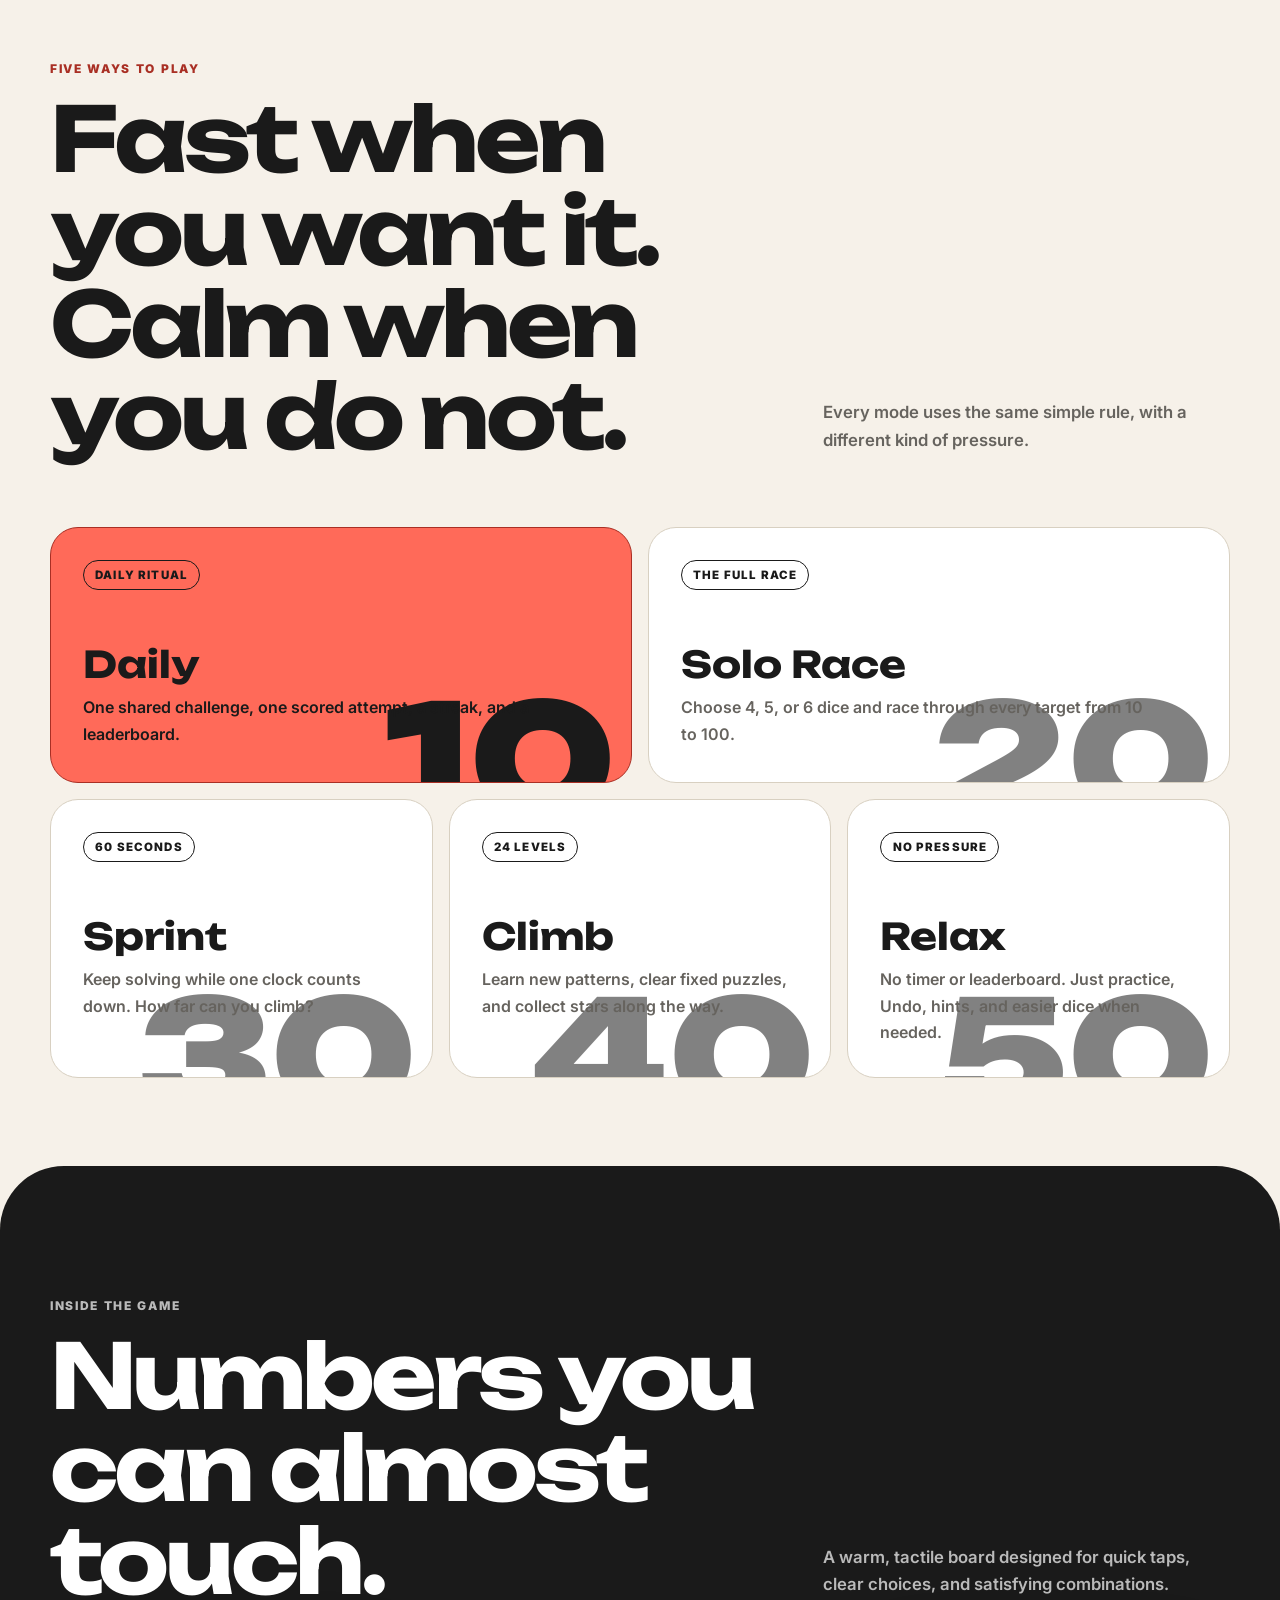
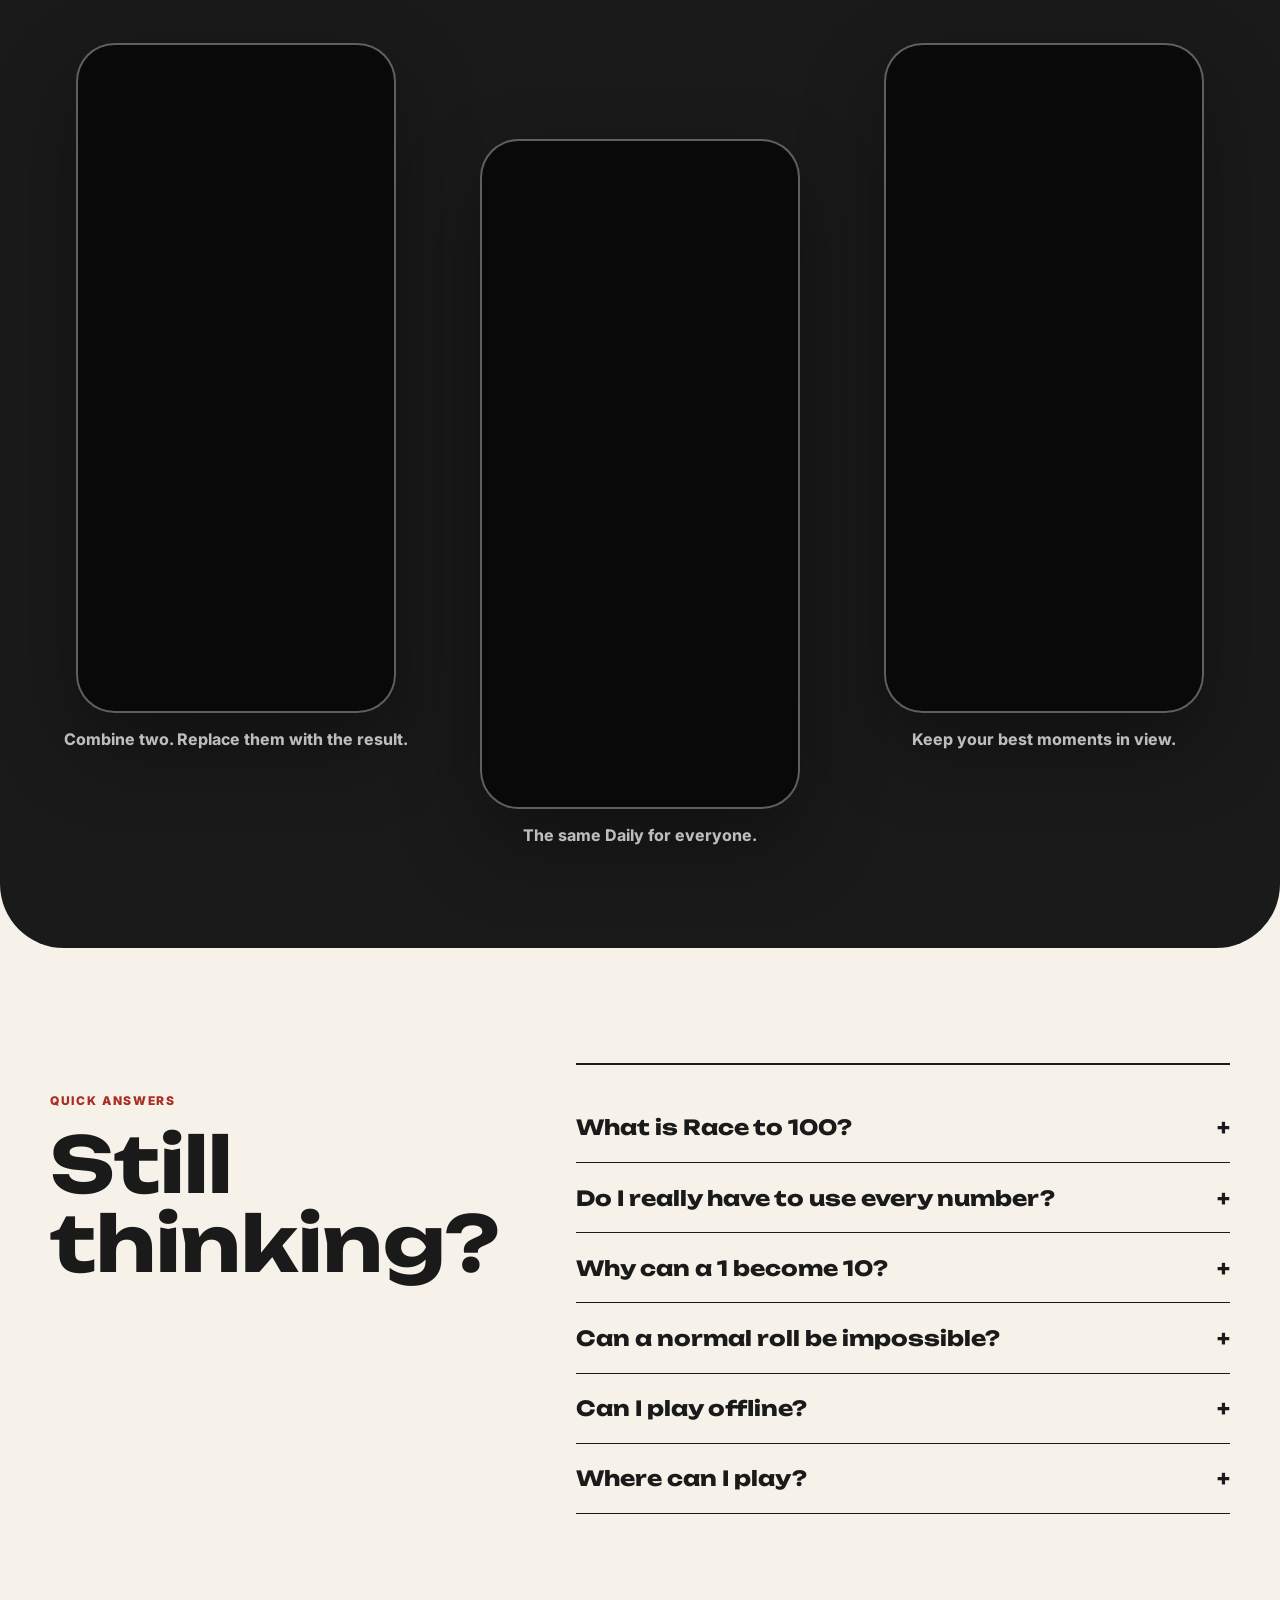
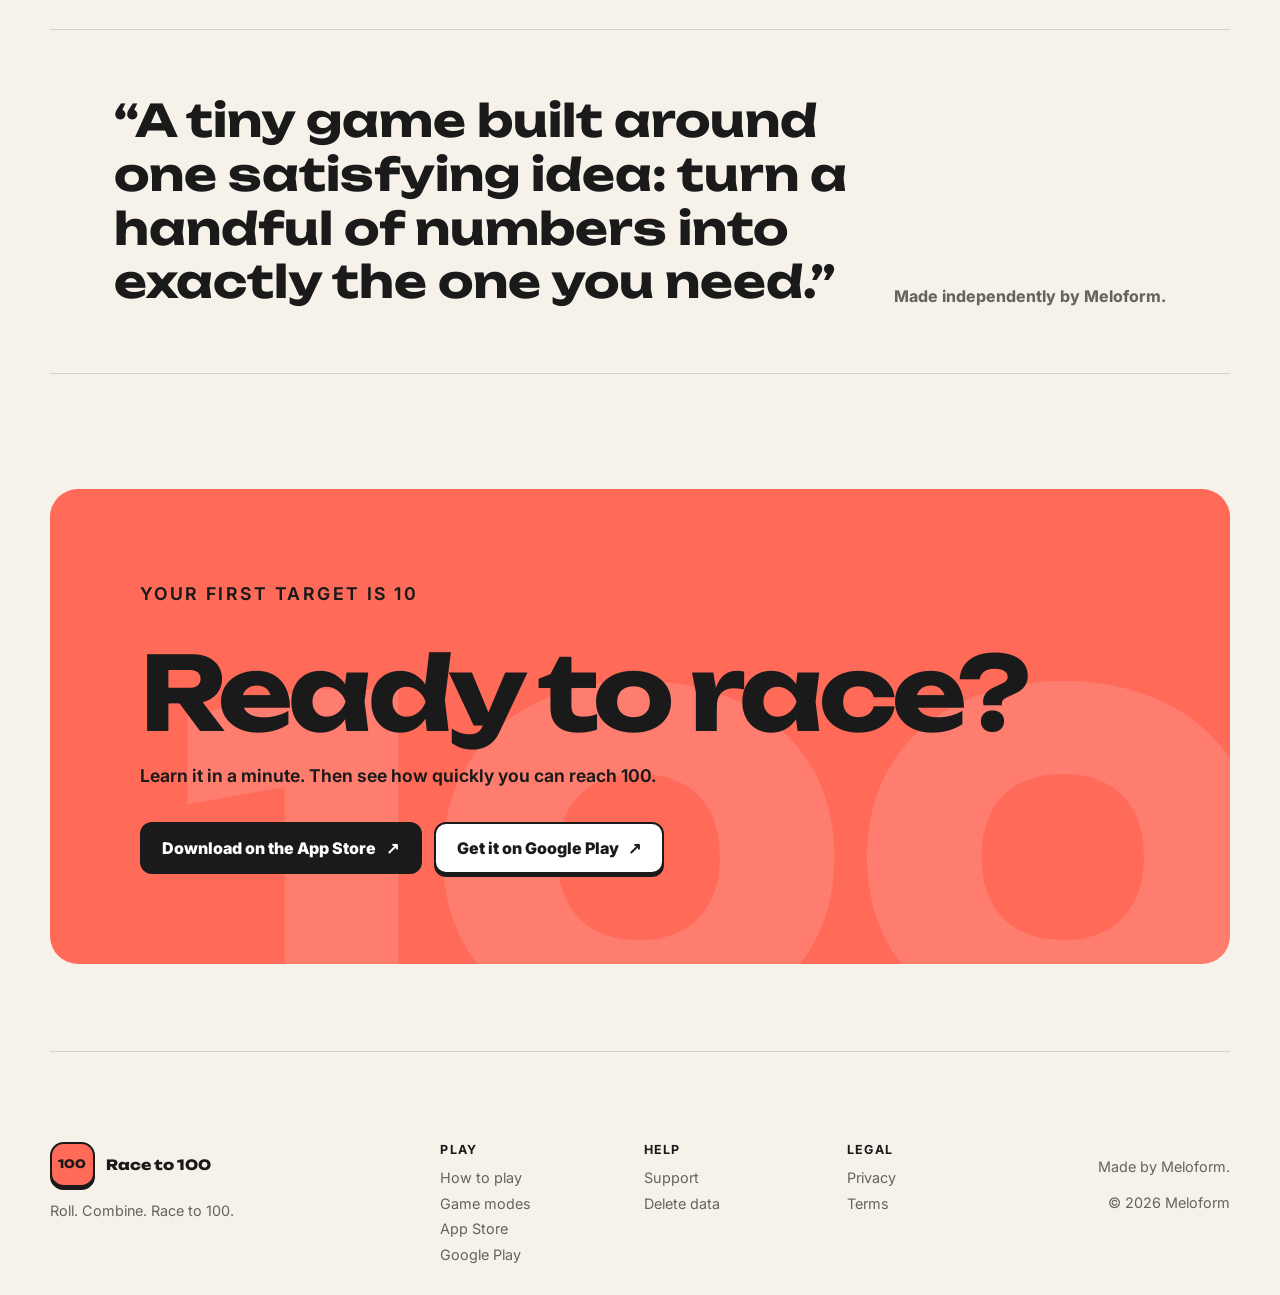
==== commit b185d4b4: "Refresh Race to 100 compatibility site" ====
--- a/index.html
+++ b/index.html
@@ -1,243 +1,3 @@
-<!doctype html>
-<html lang="en">
-  <head>
-    <meta charset="utf-8">
-    <meta name="viewport" content="width=device-width, initial-scale=1">
-    <title>Race to 100</title>
-    <meta
-      name="description"
-      content="Race to 100 is a fast dice math puzzle: roll the dice, use every number, and race your brain from 10 to 100."
-    >
-    <link rel="canonical" href="https://raceto100.app/">
-    <meta property="og:type" content="website">
-    <meta property="og:title" content="Race to 100">
-    <meta
-      property="og:description"
-      content="Roll. Combine. Race to 100. A fast math-puzzle dice game for iPhone."
-    >
-    <meta property="og:image" content="https://raceto100.app/assets/screens/home.png">
-    <meta property="og:url" content="https://raceto100.app/">
-    <meta name="twitter:card" content="summary_large_image">
-    <meta name="twitter:title" content="Race to 100">
-    <meta
-      name="twitter:description"
-      content="Roll. Combine. Race to 100. A fast math-puzzle dice game for iPhone."
-    >
-    <meta name="twitter:image" content="https://raceto100.app/assets/screens/home.png">
-    <link rel="icon" type="image/png" sizes="32x32" href="assets/icons/favicon.png">
-    <link rel="icon" type="image/png" sizes="16x16" href="assets/icons/favicon-16.png">
-    <link rel="apple-touch-icon" sizes="180x180" href="assets/icons/apple-touch-icon.png">
-    <link rel="stylesheet" href="assets/css/site.css">
-    <script>
-      const APP_STORE_URL = 'https://apps.apple.com/be/app/race-to-100-dice-puzzle/id6775581657';
-      window.RaceTo100Site = { APP_STORE_URL };
-    </script>
-  </head>
-  <body>
-    <header class="site-header" aria-label="Site header">
-      <a class="brand-link" href="#top" aria-label="Race to 100 home">
-        <span class="brand-mark" aria-hidden="true">100</span>
-        <span>Race to 100</span>
-      </a>
-      <nav class="header-nav" aria-label="Primary navigation">
-        <a href="#how-it-works">How it works</a>
-        <a href="#modes">Modes</a>
-        <a href="#screens">Screens</a>
-      </nav>
-    </header>
-
-    <main id="top">
-      <section class="hero-section" aria-labelledby="hero-title">
-        <div class="hero-backdrop">
-          <div class="phone-frame hero-phone">
-            <img
-              class="screen-image"
-              src="assets/screens/home.png"
-              alt="Race to 100 home screen showing the Daily challenge and game modes"
-            >
-          </div>
-        </div>
-        <div class="hero-content">
-          <p class="eyebrow">Fast dice math for quick brains</p>
-          <h1 id="hero-title">
-            <span>Roll.</span>
-            <span>Combine.</span>
-            <span>Race to 100.</span>
-          </h1>
-          <p class="hero-subtitle">
-            Roll the dice. Use every number. Race your brain to 100.
-          </p>
-          <div class="hero-actions">
-            <a
-              class="button button-primary"
-              id="app-store-link"
-              href="https://apps.apple.com/be/app/race-to-100-dice-puzzle/id6775581657"
-            >
-              Download on the App Store
-            </a>
-            <button class="button button-secondary" id="share-page" type="button">
-              Share this page
-            </button>
-          </div>
-          <p class="hero-note" id="share-status" role="status" aria-live="polite">
-            Available now on the App Store for iPhone and iPad.
-          </p>
-        </div>
-      </section>
-
-      <section class="section" id="how-it-works" aria-labelledby="how-title">
-        <div class="section-heading">
-          <p class="eyebrow">The loop</p>
-          <h2 id="how-title">Use every die. Hit every target.</h2>
-        </div>
-        <div class="steps-grid">
-          <article class="info-card step-card">
-            <span class="step-number">1</span>
-            <h3>Roll the dice</h3>
-            <p>
-              Every normal roll is checked by the game so it can be solved.
-              You start at target 10.
-            </p>
-          </article>
-          <article class="info-card step-card">
-            <span class="step-number">2</span>
-            <h3>Combine numbers</h3>
-            <p>
-              Use +, −, ×, and ÷. Division must be exact, and every original
-              die must be used once.
-            </p>
-          </article>
-          <article class="info-card step-card">
-            <span class="step-number">3</span>
-            <h3>Race to 100</h3>
-            <p>
-              Solve 10, 20, 30, and onward until the final target: 100.
-            </p>
-          </article>
-        </div>
-      </section>
-
-      <section class="section" id="modes" aria-labelledby="modes-title">
-        <div class="section-heading">
-          <p class="eyebrow">Modes</p>
-          <h2 id="modes-title">Play sharp, daily, fast, steady, or calm.</h2>
-        </div>
-        <div class="mode-grid">
-          <article class="info-card mode-card">
-            <h3>Solo</h3>
-            <p>Race from 10 to 100 with a 60-second target timer.</p>
-          </article>
-          <article class="info-card mode-card">
-            <h3>Daily</h3>
-            <p>
-              One scored attempt per day, shared puzzle, streaks, and a
-              leaderboard.
-            </p>
-          </article>
-          <article class="info-card mode-card">
-            <h3>Sprint</h3>
-            <p>Push as far as you can in 60 seconds.</p>
-          </article>
-          <article class="info-card mode-card">
-            <h3>Climb</h3>
-            <p>Clear levels, earn stars, and work through the map.</p>
-          </article>
-          <article class="info-card mode-card">
-            <h3>Relax</h3>
-            <p>No timer, no pressure, just practice and better number sense.</p>
-          </article>
-        </div>
-      </section>
-
-      <section class="section screen-section" id="screens" aria-labelledby="screens-title">
-        <div class="section-heading">
-          <p class="eyebrow">Screens</p>
-          <h2 id="screens-title">A compact game made for phone screens.</h2>
-        </div>
-        <div class="screens-grid">
-          <figure class="screen-card">
-            <div class="phone-frame">
-              <img
-                class="screen-image"
-                src="assets/screens/gameplay.png"
-                alt="Race to 100 gameplay screen with dice, operators, and the current target"
-                loading="lazy"
-              >
-            </div>
-            <figcaption>Gameplay</figcaption>
-          </figure>
-          <figure class="screen-card">
-            <div class="phone-frame">
-              <img
-                class="screen-image"
-                src="assets/screens/daily-leaderboard.png"
-                alt="Race to 100 Daily leaderboard screen with ranked results"
-                loading="lazy"
-              >
-            </div>
-            <figcaption>Daily leaderboard</figcaption>
-          </figure>
-          <figure class="screen-card">
-            <div class="phone-frame">
-              <img
-                class="screen-image"
-                src="assets/screens/stats.png"
-                alt="Race to 100 Stats screen with mode progress and lifetime totals"
-                loading="lazy"
-              >
-            </div>
-            <figcaption>Stats</figcaption>
-          </figure>
-        </div>
-      </section>
-    </main>
-
-    <footer class="site-footer">
-      <div>
-        <strong>Race to 100</strong>
-        <p>Made by Meloform.</p>
-      </div>
-      <nav aria-label="Footer navigation">
-        <a href="support.html">Support</a>
-        <a href="privacy.html">Privacy</a>
-        <a href="terms.html">Terms</a>
-        <a href="delete-data.html">Delete data</a>
-      </nav>
-      <p>&copy; Meloform</p>
-    </footer>
-
-    <script>
-      (function () {
-        const config = window.RaceTo100Site || {};
-        const canonicalUrl = 'https://raceto100.app/';
-        const appStoreUrl = config.APP_STORE_URL;
-        const appStoreLink = document.getElementById('app-store-link');
-        if (appStoreLink && typeof appStoreUrl === 'string' && appStoreUrl) {
-          appStoreLink.href = appStoreUrl;
-        }
-
-        const shareButton = document.getElementById('share-page');
-        const status = document.getElementById('share-status');
-        const shareData = {
-          title: 'Race to 100',
-          text: 'Roll. Combine. Race to 100.',
-          url: canonicalUrl,
-        };
-        if (!shareButton) return;
-        shareButton.addEventListener('click', async function () {
-          try {
-            if (navigator.share) {
-              await navigator.share(shareData);
-              if (status) status.textContent = 'Shared.';
-              return;
-            }
-            await navigator.clipboard.writeText(canonicalUrl);
-            if (status) status.textContent = 'Link copied.';
-          } catch (error) {
-            if (status) status.textContent = 'Share cancelled.';
-          }
-        });
-      })();
-    </script>
-  </body>
-</html>
+<!DOCTYPE html><html lang="en"><head><meta charset="utf-8"><meta name="viewport" content="width=device-width, initial-scale=1"><meta name="color-scheme" content="light"><meta name="theme-color" content="#f6f1e9"><title>Race to 100: Dice Puzzle for iOS and Android</title><meta name="description" content="Use every number, combine with +, −, ×, and ÷, and race from target 10 to 100. Learn the game in a playable one-minute tutorial."><meta name="robots" content="index,follow"><link rel="canonical" href="https://raceto100.app/"><link rel="preload" href="/assets/fonts/Unbounded-Latin.woff2" as="font" type="font/woff2" crossorigin="anonymous"><meta property="og:type" content="website"><meta property="og:site_name" content="Race to 100"><meta property="og:title" content="Race to 100: Roll. Combine. Race."><meta property="og:description" content="Use every number, combine with +, −, ×, and ÷, and race from target 10 to 100. Learn the game in a playable one-minute tutorial."><meta property="og:url" content="https://raceto100.app/"><meta property="og:image" content="https://raceto100.app/assets/social/og-race-to-100.png"><meta property="og:image:width" content="1200"><meta property="og:image:height" content="630"><meta property="og:image:alt" content="Race to 100 title with number tiles combining five, three, and two into ten."><meta name="twitter:card" content="summary_large_image"><meta name="twitter:title" content="Race to 100: Roll. Combine. Race."><meta name="twitter:description" content="Use every number, combine with +, −, ×, and ÷, and race from target 10 to 100. Learn the game in a playable one-minute tutorial."><meta name="twitter:image" content="https://raceto100.app/assets/social/og-race-to-100.png"><meta name="twitter:image:alt" content="Race to 100 title with number tiles combining five, three, and two into ten."><meta name="apple-itunes-app" content="app-id=6775581657"><link rel="icon" type="image/png" sizes="32x32" href="/assets/icons/favicon.png"><link rel="icon" type="image/png" sizes="16x16" href="/assets/icons/favicon-16.png"><link rel="apple-touch-icon" sizes="180x180" href="/assets/icons/apple-touch-icon.png"><script type="application/ld+json">{"@context":"https://schema.org","@type":"WebSite","name":"Race to 100","alternateName":"Race to 100: Dice Puzzle","url":"https://raceto100.app","description":"Use every number, combine with +, −, ×, and ÷, and race from target 10 to 100. Learn the game in a playable one-minute tutorial.","inLanguage":"en","publisher":{"@type":"Organization","name":"Meloform"}}</script><script type="application/ld+json">{"@context":"https://schema.org","@type":["SoftwareApplication","VideoGame"],"name":"Race to 100: Dice Puzzle","url":"https://raceto100.app","downloadUrl":["https://apps.apple.com/app/id6775581657","https://play.google.com/store/apps/details?id=com.meloform.raceto100"],"sameAs":["https://apps.apple.com/app/id6775581657","https://play.google.com/store/apps/details?id=com.meloform.raceto100"],"image":"https://raceto100.app/assets/social/og-race-to-100.png","description":"Roll the dice, combine every number, and solve each target from 10 to 100 in a fast arithmetic puzzle for iPhone, iPad, and Android.","applicationCategory":"GameApplication","gamePlatform":["iPhone","iPad","Android"],"operatingSystem":["iOS","iPadOS","Android"],"inLanguage":"en","publisher":{"@type":"Organization","name":"Meloform"}}</script><meta http-equiv="content-security-policy" content="default-src 'self';base-uri 'self';object-src 'none';form-action 'self';font-src 'self';img-src 'self' data:;connect-src 'self' https://europe-west1-race-to-100-dev.cloudfunctions.net;media-src 'none';worker-src 'none'; script-src 'self' 'sha256-BF0290pkb3jxQsE7z00xR8Imp8X34FLC88L0lkMnrGw=' 'sha256-QzWFZi+FLIx23tnm9SBU4aEgx4x8DsuASP07mfqol/c=' 'sha256-0chmwFk0zaA528yFfGV7J9ppIpdfTPPULncDF3WG7Zs=' 'sha256-eIXWvAmxkr251LJZkjniEK5LcPF3NkapbJepohwYRIc=' 'sha256-Q2BPg90ZMplYY+FSdApNErhpWafg2hcRRbndmvxuL/Q='; style-src 'self' 'sha256-m9pg8hqyFu5AFhJ51919gVQ+ETAJE6AkgI85ZaM+1Bk=' 'sha256-3EMqD3hNcxA5PP4/yMGA4VHi6vQxPtk0DRJEM/r80vc=' 'sha256-fljQWU2cQfXVrqJGu6VCjyxNtR0p3xsgKBNg5MRT7+Q=' 'sha256-NYnNsJMh5IYnqg3vPjjSBGkg7vsN93/PXxle62f0MXU=' 'sha256-1z4EO2etfWYCPKYlz9Jtqielzb0KM613Jzr+hBLnB2Y=';"><style>.game-tutorial{--tutorial-ink:var(--color-ink,#171616);--tutorial-paper:var(--color-paper,#f7f0e5);--tutorial-paper-bright:#fffaf2;--tutorial-coral:var(--color-accent,#ff624d);--tutorial-coral-dark:#c93428;--tutorial-yellow:#ffd950;--tutorial-blue:#2667ff;--tutorial-muted:#6c655d;--tutorial-border:2px solid var(--tutorial-ink);isolation:isolate;width:min(100%,76rem);color:var(--tutorial-ink);margin-inline:auto;position:relative;container-type:inline-size}.game-tutorial,.game-tutorial *{box-sizing:border-box}.game-tutorial button,.game-tutorial a,.game-tutorial summary{-webkit-tap-highlight-color:transparent}.game-tutorial button,.game-tutorial a{min-width:2.75rem;min-height:2.75rem}.game-tutorial button:focus-visible,.game-tutorial a:focus-visible,.game-tutorial summary:focus-visible,.game-tutorial [data-tutorial-status]:focus-visible{outline:3px solid var(--tutorial-blue);outline-offset:4px}.game-tutorial__header{grid-template-columns:minmax(0,.85fr) minmax(17rem,1.15fr);align-items:end;gap:clamp(1rem,4vw,5rem);margin-block-end:clamp(1.75rem,4vw,3.5rem);display:grid}.game-tutorial__header h2{max-width:11ch;font-family:var(--font-display,"Unbounded", system-ui, sans-serif);letter-spacing:-.055em;text-wrap:balance;grid-column:1;margin:0;font-size:clamp(2.25rem,6vw,5.7rem);font-weight:800;line-height:.94}.game-tutorial__eyebrow{border:var(--tutorial-border);background:var(--tutorial-yellow);letter-spacing:.08em;text-transform:uppercase;border-radius:999px;grid-column:1/-1;width:fit-content;margin:0;padding:.45rem .75rem;font-size:.75rem;font-weight:800;line-height:1;transform:rotate(-1deg)}.game-tutorial__intro{text-wrap:pretty;grid-area:2/2;max-width:34rem;margin:0;padding-block-end:.4rem;font-size:clamp(1.05rem,2.1vw,1.45rem);font-weight:550;line-height:1.55}.game-tutorial__stage{border:var(--tutorial-border);background:linear-gradient(90deg, #ffffff14 1px, transparent 1px) 0 0 / 3rem 3rem, linear-gradient(#ffffff14 1px, transparent 1px) 0 0 / 3rem 3rem, var(--tutorial-ink);min-height:39rem;box-shadow:.6rem .6rem 0 var(--tutorial-coral);border-radius:clamp(1.25rem,3vw,2.25rem);grid-template-columns:minmax(9.5rem,.28fr) minmax(0,1fr);display:grid;position:relative;overflow:hidden}.game-tutorial__progress{color:#ffffff8c;border-inline-end:1px solid #fff3;flex-direction:column;gap:0;margin:0;padding:clamp(1.25rem,3vw,2.25rem);list-style:none;display:flex}.game-tutorial__progress li{letter-spacing:.06em;text-transform:uppercase;grid-template-columns:2rem 1fr;align-items:center;gap:.45rem;min-height:5.5rem;padding-block:1rem;font-size:.8rem;font-weight:800;display:grid;position:relative}.game-tutorial__progress li+li:before{content:"";background:#ffffff3d;width:1px;height:2.4rem;position:absolute;inset-block-start:-1.2rem;inset-inline-start:.85rem}.game-tutorial__progress span{border:1px solid;border-radius:50%;place-items:center;width:1.75rem;height:1.75rem;font-size:.62rem;display:grid}.game-tutorial__progress .is-current{color:#fff}.game-tutorial__progress .is-current span{border-color:var(--tutorial-coral);background:var(--tutorial-coral);color:var(--tutorial-ink);box-shadow:0 0 0 .35rem #ff624d33}.game-tutorial__progress .is-complete{color:var(--tutorial-yellow)}.game-tutorial__progress .is-complete span{border-color:var(--tutorial-yellow);font-size:0}.game-tutorial__progress .is-complete span:after{content:"✓";font-size:.9rem}.game-tutorial__board{color:#fff;flex-direction:column;gap:clamp(1.1rem,2vw,1.75rem);min-width:0;padding:clamp(1.4rem,4vw,3.75rem);display:flex}.game-tutorial__target-row{justify-content:space-between;align-items:flex-start;gap:1rem;display:flex}.game-tutorial__target-row>div:first-child{align-items:baseline;gap:.6rem;display:flex}.game-tutorial__board-label{color:#fff9;letter-spacing:.1em;text-transform:uppercase;font-size:.72rem;font-weight:800}.game-tutorial [data-tutorial-target]{color:var(--tutorial-coral);font-family:var(--font-display,"Unbounded", system-ui, sans-serif);letter-spacing:-.08em;font-size:clamp(2.25rem,7vw,5.75rem);font-weight:800;line-height:.8}.game-tutorial__pool-count{flex-wrap:wrap;justify-content:flex-end;align-items:center;gap:.3rem;max-width:11rem;display:flex}.game-tutorial__pool-count span{background:var(--tutorial-yellow);border:1px solid #fff;border-radius:50%;width:.55rem;height:.55rem;display:block}.game-tutorial__pool-count small{color:#ffffffa3;text-align:end;flex-basis:100%;font-size:.7rem;font-weight:700}.game-tutorial__coach{text-wrap:pretty;background:#ffffff17;border:1px solid #ffffff40;border-radius:1rem;min-height:4.7rem;margin:0;padding:1rem 1.2rem 1rem 1.45rem;font-size:clamp(.98rem,1.8vw,1.2rem);font-weight:750;line-height:1.45;position:relative}.game-tutorial__coach:before{background:var(--tutorial-coral);content:"";border-radius:99px;width:.35rem;position:absolute;inset-block:.8rem;inset-inline-start:-.18rem}.game-tutorial[data-state=dead-end] .game-tutorial__coach{border-color:var(--tutorial-yellow);background:#ffd9501f}.game-tutorial[data-state=dead-end] .game-tutorial__coach:before{background:var(--tutorial-yellow)}.game-tutorial__pool{flex-wrap:wrap;flex:1;place-content:center;align-items:flex-start;gap:clamp(.75rem,2vw,1.35rem);min-height:9.5rem;padding-block:.5rem;display:flex}.game-tutorial__token{justify-items:center;animation:.28s cubic-bezier(.2,.8,.2,1) both tutorial-token-arrive;display:grid;position:relative}.game-tutorial__token:nth-child(2n){transform:translateY(.55rem)rotate(1.5deg)}.game-tutorial__token:nth-child(3n){transform:translateY(-.35rem)rotate(-1deg)}.game-tutorial__tile{border:2px solid var(--tutorial-ink);background:var(--tutorial-paper-bright);width:clamp(4.75rem,13vw,7.5rem);min-width:clamp(4.75rem,13vw,7.5rem);height:clamp(4.75rem,13vw,7.5rem);min-height:clamp(4.75rem,13vw,7.5rem);color:var(--tutorial-ink);box-shadow:.4rem .45rem 0 var(--tutorial-coral);font-family:var(--font-display,"Unbounded", system-ui, sans-serif);cursor:pointer;border-radius:24%;place-items:center;padding:0;font-size:clamp(1.8rem,5vw,3.25rem);font-weight:800;line-height:1;transition:translate .15s,box-shadow .15s,background-color .15s;display:grid}.game-tutorial__token[data-token-kind=computed] .game-tutorial__tile{border-color:var(--tutorial-paper-bright);background:var(--tutorial-coral);box-shadow:.4rem .45rem 0 var(--tutorial-paper-bright)}.game-tutorial__tile:hover{box-shadow:.4rem .65rem 0 var(--tutorial-coral);translate:0 -.2rem}.game-tutorial__tile.is-selected{background:var(--tutorial-yellow);box-shadow:.2rem .2rem 0 var(--tutorial-coral), 0 0 0 .3rem white;translate:0 .2rem}.game-tutorial__tile.is-suggested,.game-tutorial__toggle.is-suggested{animation:1.4s ease-in-out infinite tutorial-suggestion}.game-tutorial__toggle{z-index:1;border:2px solid var(--tutorial-ink);background:var(--tutorial-yellow);min-width:3.5rem;min-height:2.75rem;color:var(--tutorial-ink);box-shadow:.18rem .2rem 0 var(--tutorial-coral);cursor:pointer;border-radius:999px;margin-block-start:-.45rem;padding:.4rem .65rem;font-size:.72rem;font-weight:900}.game-tutorial__operators{grid-template-columns:repeat(4,minmax(3rem,1fr));gap:clamp(.45rem,1.5vw,.85rem);width:min(100%,29rem);margin-inline:auto;display:grid}.game-tutorial__operators button{color:#fff;cursor:pointer;background:0 0;border:1px solid #ffffff80;border-radius:999px;place-items:center;min-height:3.7rem;padding:.4rem;font-size:1.65rem;font-weight:800;transition:background-color .15s,color .15s,border-color .15s;display:grid}.game-tutorial__operators button:hover:not(:disabled),.game-tutorial__operators button.is-suggested{border-color:var(--tutorial-coral);background:var(--tutorial-coral);color:var(--tutorial-ink)}.game-tutorial__operators button:disabled{color:#ffffff47;cursor:not-allowed;border-color:#ffffff26}.game-tutorial__order-note{color:#ffffff8c;text-align:center;margin:-.8rem 0 0;font-size:.72rem;line-height:1.4}.game-tutorial__actions{flex-wrap:wrap;justify-content:center;gap:.65rem;display:flex}.game-tutorial__actions button,.game-tutorial__complete-actions button{color:#ffffffb8;font:inherit;cursor:pointer;background:0 0;border:0;border-bottom:1px solid;padding:.65rem .9rem;font-size:.82rem;font-weight:750}.game-tutorial__actions button:hover:not(:disabled),.game-tutorial__complete-actions button:hover{color:#fff}.game-tutorial__actions button:disabled{color:#ffffff40;cursor:not-allowed}.game-tutorial__complete{color:#fff;grid-column:2;align-self:center;padding:clamp(2rem,6vw,6rem)}.game-tutorial__complete-mark{border:1px solid var(--tutorial-yellow);width:fit-content;color:var(--tutorial-yellow);font-family:var(--font-display,"Unbounded", system-ui, sans-serif);letter-spacing:.07em;border-radius:999px;margin:0 0 1.3rem;padding:.5rem .7rem;font-size:.7rem;font-weight:700}.game-tutorial__complete h3{max-width:11ch;color:var(--tutorial-coral);font-family:var(--font-display,"Unbounded", system-ui, sans-serif);letter-spacing:-.06em;margin:0;font-size:clamp(2.4rem,7vw,6rem);font-weight:800;line-height:.95}.game-tutorial__complete>p:not(.game-tutorial__complete-mark){color:#ffffffc2;max-width:34rem;margin:1.5rem 0 0;font-size:clamp(1rem,2vw,1.3rem);line-height:1.55}.game-tutorial__complete-actions{flex-wrap:wrap;align-items:center;gap:.9rem;margin-block-start:2rem;display:flex}.game-tutorial__fallback,.game-tutorial__rules{border:var(--tutorial-border);background:var(--tutorial-paper-bright);border-radius:1rem;margin-block-start:1.5rem}.game-tutorial__fallback{padding:clamp(1.2rem,3vw,2rem)}.game-tutorial__fallback h3{margin-block-start:0}.game-tutorial__fallback li+li{margin-block-start:.65rem}.game-tutorial__rules summary{cursor:pointer;min-height:2.75rem;padding:1rem 1.2rem;font-weight:850}.game-tutorial__rules>div{max-width:60rem;color:var(--tutorial-muted);padding:0 1.2rem 1rem;line-height:1.65}.game-tutorial__rules p{margin:0}.game-tutorial__rules p+p{margin-block-start:.75rem}@keyframes tutorial-suggestion{0%,to{box-shadow:.4rem .45rem 0 var(--tutorial-coral), 0 0 0 0 #ffd95000}50%{box-shadow:.4rem .45rem 0 var(--tutorial-coral), 0 0 0 .55rem #ffd95059}}@keyframes tutorial-token-arrive{0%{opacity:0;translate:0 .75rem;scale:.88}to{opacity:1;translate:0;scale:1}}@container (width<48rem){.game-tutorial__header{display:block}.game-tutorial__intro{margin-block-start:1.25rem}.game-tutorial__stage{grid-template-columns:1fr;min-height:0}.game-tutorial__progress{border-block-end:1px solid #fff3;border-inline-end:0;flex-direction:row;justify-content:space-between;padding:.8rem 1rem}.game-tutorial__progress li{grid-template-columns:1.7rem 1fr;min-height:2.75rem;padding:0;font-size:.67rem}.game-tutorial__progress li+li:before{display:none}.game-tutorial__complete{grid-column:1}}@container (width<30rem){.game-tutorial__stage{box-shadow:.35rem .4rem 0 var(--tutorial-coral)}.game-tutorial__progress li{text-align:center;flex-direction:column;align-items:center;gap:.2rem;display:flex}.game-tutorial__board{padding:1.1rem}.game-tutorial__target-row{align-items:center}.game-tutorial__target-row>div:first-child{gap:.1rem;display:grid}.game-tutorial__pool{min-height:7rem}.game-tutorial__operators button{min-height:3.2rem}.game-tutorial__order-note{text-align:start}}@media (prefers-reduced-motion:reduce){.game-tutorial *,.game-tutorial :before,.game-tutorial :after{scroll-behavior:auto!important;transition-duration:.01ms!important;animation-duration:.01ms!important;animation-iteration-count:1!important}}.home-section{width:min(calc(100% - 2 * var(--page-gutter)), var(--page-width));margin-inline:auto;padding-block:clamp(4rem,9vw,8rem)}.hero{grid-template-columns:minmax(0,1.08fr) minmax(22rem,.92fr);align-items:center;gap:clamp(2rem,6vw,6rem);min-height:min(52rem,100svh - 4.75rem);display:grid;position:relative;overflow:clip}.hero:before{z-index:-1;aspect-ratio:1;background:var(--color-coral-soft);content:"";filter:blur(1px);border-radius:50%;width:clamp(19rem,40vw,36rem);position:absolute;right:-7%}.hero h1{letter-spacing:-.055em;max-width:10ch;margin-bottom:1.35rem;font-size:clamp(3.4rem,8.7vw,7.8rem)}.hero h1 span{display:block}.hero h1 span:nth-child(2){color:var(--color-coral-deep)}.hero__lede{max-width:37rem;color:var(--color-muted);margin-bottom:0;font-size:clamp(1.08rem,2vw,1.38rem);font-weight:620}.hero__actions{flex-wrap:wrap;gap:.85rem;margin-top:2rem;display:flex}.hero__availability{color:var(--color-muted);align-items:center;gap:.65rem;margin-top:1.2rem;font-size:.9rem;font-weight:650;display:flex}.hero__availability:before{aspect-ratio:1;background:var(--color-success);content:"";border-radius:50%;width:.55rem}.hero__visual{min-height:42rem;position:relative}.hero__phone{width:min(17rem,58%);position:absolute;top:4rem;right:0;transform:rotate(3deg)}.hero__visual .living-equation{z-index:2;position:absolute;top:45%;left:-5rem;transform:rotate(-2deg)}.living-equation{align-items:center;gap:clamp(.4rem,1vw,.8rem);width:max-content;max-width:100%;display:flex}.equation-state{gap:.45rem;display:flex}.number-tile{aspect-ratio:1;border:2px solid var(--color-ink);background:var(--color-surface);width:clamp(3.45rem,6vw,4.8rem);font-family:var(--font-display);box-shadow:var(--shadow-tile);border-radius:1rem;place-items:center;font-size:clamp(1.5rem,3vw,2.25rem);font-weight:850;display:grid;position:relative}.number-tile--computed{background:var(--color-coral-tint)}.number-tile--computed:after{aspect-ratio:1;background:var(--color-coral);content:"";border-radius:50%;width:.38rem;position:absolute;top:.45rem;right:.45rem}.number-tile--target{border-color:var(--color-coral-deep);background:var(--color-coral);color:var(--color-ink);box-shadow:0 4px 0 var(--color-coral-deep), 0 14px 28px #d949373d}.equation-arrow{color:var(--color-muted);font-size:clamp(1.2rem,2vw,1.8rem);font-weight:800}.rule-band{border:2px solid var(--color-ink);border-radius:var(--radius-lg);background:var(--color-surface);box-shadow:0 6px 0 var(--color-ink);grid-template-columns:minmax(0,.8fr) minmax(0,1.2fr);align-items:center;gap:clamp(2rem,5vw,5rem);padding:clamp(1.5rem,4vw,3.5rem);display:grid}.rule-band h2{margin-bottom:.75rem;font-size:clamp(2rem,5vw,4rem)}.rule-band p{color:var(--color-muted);margin-bottom:0;font-weight:600}.section-heading{grid-template-columns:minmax(0,1fr) minmax(16rem,.55fr);align-items:end;gap:2rem;margin-bottom:clamp(2rem,5vw,4rem);display:grid}.section-heading h2{letter-spacing:-.045em;max-width:13ch;margin-bottom:0;font-size:clamp(2.5rem,7vw,6rem)}.section-heading>p:last-child{color:var(--color-muted);margin-bottom:.5rem;font-size:1.05rem;font-weight:600}.tutorial-section{padding-block:clamp(4rem,9vw,8rem)}.modes-grid{grid-template-columns:repeat(12,minmax(0,1fr));gap:1rem;display:grid}.mode-card{border:1px solid var(--color-border);border-radius:var(--radius-lg);background:var(--color-surface);min-height:16rem;padding:clamp(1.25rem,3vw,2rem);position:relative;overflow:hidden}.mode-card:first-child,.mode-card:nth-child(2){grid-column:span 6}.mode-card:nth-child(n+3){grid-column:span 4}.mode-card--daily{border-color:var(--color-coral-deep);background:var(--color-coral);color:var(--color-ink)}.mode-card__number{color:color-mix(in srgb, currentColor 55%, transparent);font-family:var(--font-display);pointer-events:none;font-size:clamp(6rem,12vw,10rem);font-weight:900;line-height:1;position:absolute;bottom:-.35em;right:1rem}.mode-card__label{z-index:1;border-radius:var(--radius-pill);letter-spacing:.1em;text-transform:uppercase;border:1px solid;margin-bottom:3.5rem;padding:.45rem .7rem;font-size:.72rem;font-weight:850;display:inline-flex;position:relative}.mode-card h3{z-index:1;margin-bottom:.65rem;font-size:clamp(1.5rem,3vw,2.3rem);position:relative}.mode-card p{z-index:1;max-width:30rem;color:var(--color-muted);margin-bottom:0;font-weight:600;position:relative}.mode-card--daily p,.mode-card--daily .mode-card__number{color:var(--color-ink)}.screens-stage{background:var(--color-ink);color:#fff;border-radius:clamp(1.5rem,5vw,4rem);padding-block:clamp(4rem,8vw,7rem)}.screens-stage .home-section{padding-block:0}.screens-stage .eyebrow,.screens-stage .section-heading>p:last-child{color:#ffffffb3}.screens-grid{grid-template-columns:repeat(3,minmax(0,1fr));align-items:start;gap:clamp(1rem,3vw,2rem);display:grid}.screen-figure{margin:0}.screen-figure:nth-child(2){margin-top:clamp(2rem,8vw,6rem)}.phone-shell{background:#090909;border:2px solid #ffffff59;border-radius:2.4rem;max-width:20rem;margin-inline:auto;padding:.55rem;box-shadow:0 35px 80px #00000059}.phone-shell img{border-radius:1.85rem;width:100%;height:auto}.screen-figure figcaption{color:#ffffffb8;text-align:center;margin-top:1rem;font-weight:750}.faq-grid{grid-template-columns:.7fr 1.3fr;gap:clamp(2rem,6vw,6rem);display:grid}.faq-grid h2{max-width:8ch;font-size:clamp(2.6rem,6vw,5rem)}.faq-list{border-top:2px solid var(--color-ink)}.faq-list details{border-bottom:1px solid var(--color-border-strong)}.faq-list summary{font-family:var(--font-display);cursor:pointer;justify-content:space-between;gap:1rem;padding-block:1.35rem;font-size:clamp(1rem,2vw,1.3rem);font-weight:750;display:flex}.faq-list summary:after{content:"+"}.faq-list details[open] summary:after{content:"−"}.faq-list details p{max-width:44rem;color:var(--color-muted);margin-bottom:0;padding-bottom:1.35rem}.maker-note{border-top:1px solid var(--color-border);border-bottom:1px solid var(--color-border);grid-template-columns:1fr auto;align-items:end;gap:2rem;padding:clamp(2rem,5vw,4rem);display:grid}.maker-note blockquote{max-width:36ch;font-family:var(--font-display);margin:0;font-size:clamp(1.5rem,4vw,2.8rem);font-weight:700;line-height:1.2}.maker-note p{color:var(--color-muted);margin:0;font-weight:750}.final-cta{border-radius:var(--radius-lg);background:var(--color-coral);color:var(--color-ink);padding:clamp(2rem,7vw,6rem);position:relative;overflow:hidden}.final-cta:after{color:#ffffff21;font-family:var(--font-display);content:"100";pointer-events:none;font-size:clamp(12rem,35vw,30rem);font-weight:900;line-height:1;position:absolute;bottom:-.26em;right:-.1em}.final-cta>*{z-index:1;position:relative}.final-cta .eyebrow{color:var(--color-ink)}.final-cta h2{letter-spacing:-.05em;max-width:10ch;margin-bottom:1rem;font-size:clamp(2.8rem,8vw,7rem)}.final-cta p{max-width:34rem;margin-bottom:2rem;font-size:1.1rem;font-weight:650}.reveal-ready [data-reveal]{transition:transform .6s var(--ease-out);transform:translateY(1.75rem)}.reveal-ready [data-reveal].is-revealed{transform:translateY(0)}@media (width>=901px){.hero{overflow:visible}.hero__phone{right:1rem}.hero__visual .living-equation{justify-content:center;gap:clamp(.35rem,.6vw,.55rem);width:100%;max-width:none;left:0}.hero__visual .equation-state{gap:clamp(.3rem,.45vw,.4rem)}.hero__visual .number-tile{border-radius:clamp(.75rem,1vw,.95rem);width:clamp(2.75rem,4.4vw,3.9rem);font-size:clamp(1.35rem,2.4vw,2rem)}.hero__visual .equation-arrow{font-size:clamp(1.1rem,1.8vw,1.55rem)}}@media (width<=900px){.hero{grid-template-columns:1fr;padding-top:3rem}.hero__visual{min-height:42rem}.hero__phone{width:min(17rem,70vw);top:5.5rem;left:50%;right:auto;transform:translate(-50%)rotate(3deg)}.hero__visual .living-equation{justify-content:center;width:100%;top:1.25rem;left:0;transform:none}.rule-band,.section-heading,.faq-grid{grid-template-columns:1fr}.mode-card,.mode-card:nth-child(n){grid-column:span 6}}@media (width<=650px){.hero h1{font-size:clamp(3.1rem,16vw,5.5rem)}.hero__visual{min-height:38rem}.hero__visual .living-equation,.rule-band .living-equation{flex-wrap:wrap;justify-content:center;width:100%;transform:none}.mode-card,.mode-card:nth-child(n){grid-column:1/-1;min-height:14rem}.screens-grid{grid-template-columns:1fr}.screen-figure:nth-child(2){margin-top:0}.maker-note{grid-template-columns:1fr}}
+:root{--color-bg:#f6f1e9;--color-surface:#fff;--color-elevated:#efe9dc;--color-border:#d8d0c1;--color-border-strong:#1a1a1a;--color-ink:#1a1a1a;--color-muted:#66635e;--color-subtle:#918c82;--color-coral:#ff6a59;--color-coral-deep:#a92f24;--color-coral-soft:#ffd9d0;--color-coral-tint:#ffefe9;--color-success:#0d8b55;--color-error:#c62f2f;--font-display:"Unbounded", "Arial Black", sans-serif;--font-body:"Inter", -apple-system, BlinkMacSystemFont, "Segoe UI", sans-serif;--page-width:1180px;--page-gutter:clamp(1rem, 3vw, 2rem);--radius-sm:.75rem;--radius-md:1.125rem;--radius-lg:1.75rem;--radius-pill:999px;--shadow-tile:0 3px 0 #1a1a1af2, 0 12px 24px #1a1a1a14;--shadow-card:0 24px 70px #4f32251a;--ease-out:cubic-bezier(.2, .8, .2, 1)}@font-face{font-family:Inter;src:url(/assets/fonts/Inter-Latin.woff2)format("woff2");font-display:swap;font-style:normal;font-weight:100 900}@font-face{font-family:Unbounded;src:url(/assets/fonts/Unbounded-Latin.woff2)format("woff2");font-display:swap;font-style:normal;font-weight:200 900}*,:before,:after{box-sizing:border-box}html{background:var(--color-bg);color:var(--color-ink);font-family:var(--font-body);scroll-behavior:smooth;text-rendering:optimizelegibility;font-size:100%}body{background:var(--color-bg);color:var(--color-ink);margin:0}main{min-width:0;overflow-x:clip}body:before{z-index:-1;content:"";pointer-events:none;background-image:radial-gradient(#1a1a1a0e .6px,#0000 .6px);background-size:6px 6px;position:fixed;inset:0}img,picture{max-width:100%;display:block}button,input,select,textarea{font:inherit}button,a{-webkit-tap-highlight-color:transparent}a{color:inherit;text-underline-offset:.22em;text-decoration-thickness:.1em}:focus-visible{outline:3px solid var(--color-coral-deep);outline-offset:4px}::selection{background:var(--color-coral-soft);color:var(--color-ink)}h1,h2,h3,p{margin-block-start:0}h1,h2,h3{font-family:var(--font-display);font-variant-numeric:tabular-nums;line-height:1.03}p,li{line-height:1.65}.skip-link{z-index:100;border:2px solid var(--color-ink);border-radius:var(--radius-sm);background:var(--color-surface);padding:.8rem 1rem;font-weight:800;position:fixed;top:.75rem;left:.75rem;transform:translateY(-150%)}.skip-link:focus{transform:translateY(0)}.site-header{z-index:40;padding-inline:var(--page-gutter);background:color-mix(in srgb, var(--color-bg) 90%, transparent);border-bottom:1px solid color-mix(in srgb, var(--color-border) 65%, transparent);backdrop-filter:blur(14px);position:sticky;top:0}.site-header__inner{width:min(100%, var(--page-width));grid-template-columns:auto 1fr auto;align-items:center;gap:1rem;min-height:4.75rem;margin-inline:auto;display:grid}.brand{width:max-content;color:var(--color-ink);font-family:var(--font-display);align-items:center;gap:.7rem;font-size:.88rem;font-weight:800;text-decoration:none;display:inline-flex}.brand__mark{aspect-ratio:1;border:2px solid var(--color-ink);background:var(--color-coral);width:2.8rem;color:var(--color-ink);box-shadow:0 3px 0 var(--color-ink);border-radius:.85rem;place-items:center;font-size:.72rem;display:grid}.site-nav{justify-content:center;gap:clamp(.8rem,2vw,1.6rem);font-size:.92rem;font-weight:750;display:flex}.site-nav a{color:var(--color-muted);text-decoration:none}.site-nav a:hover,.site-nav a[aria-current=page]{color:var(--color-ink)}.button{border:2px solid var(--color-ink);border-radius:var(--radius-sm);background:var(--color-surface);min-height:3.25rem;color:var(--color-ink);text-align:center;box-shadow:0 3px 0 var(--color-ink);cursor:pointer;transition:transform .16s var(--ease-out), box-shadow .16s var(--ease-out), background-color .16s ease;justify-content:center;align-items:center;gap:.6rem;padding:.85rem 1.3rem;font-weight:850;line-height:1.1;text-decoration:none;display:inline-flex}.button:hover{box-shadow:0 5px 0 var(--color-ink);transform:translateY(-2px)}.button:active{box-shadow:0 1px 0 var(--color-ink);transform:translateY(2px)}.button--coral{border-color:var(--color-coral-deep);background:var(--color-coral);color:var(--color-ink);box-shadow:0 3px 0 var(--color-coral-deep)}.button--ink{background:var(--color-ink);color:#fff;box-shadow:none}.button--small{min-height:2.75rem;padding:.7rem 1rem;font-size:.86rem}.store-links{flex-wrap:wrap;align-items:center;gap:.75rem;display:flex}.store-link{white-space:nowrap}.store-link--apple{border-color:var(--color-coral-deep);background:var(--color-coral);box-shadow:0 3px 0 var(--color-coral-deep)}.store-links--dark .store-link--apple{box-shadow:0 3px #fff}.store-links--dark .store-link--google{box-shadow:0 3px 0 var(--color-coral);background:#fff;border-color:#fff}.store-links--coral .store-link--apple{border-color:var(--color-ink);background:var(--color-ink);color:#fff;box-shadow:none}.store-links--coral .store-link--google{background:var(--color-surface)}.store-links--compact .store-link{min-height:2.9rem;padding:.7rem 1rem;font-size:.84rem}.eyebrow{color:var(--color-coral-deep);letter-spacing:.14em;text-transform:uppercase;margin-bottom:.9rem;font-size:.75rem;font-weight:850}.site-footer{width:min(calc(100% - 2 * var(--page-gutter)), var(--page-width));border-top:1px solid var(--color-border);grid-template-columns:1.1fr 2fr auto;gap:clamp(2rem,5vw,5rem);margin-inline:auto;padding-block:clamp(3rem,7vw,6rem) 2rem;display:grid}.site-footer__lead p,.site-footer__meta p{color:var(--color-muted);margin:.8rem 0 0;font-size:.9rem}.site-footer__nav{grid-template-columns:repeat(3,minmax(0,1fr));gap:1rem;display:grid}.site-footer__nav div{align-content:start;gap:.55rem;display:grid}.site-footer__nav strong{letter-spacing:.1em;text-transform:uppercase;margin-bottom:.2rem;font-size:.78rem}.site-footer__nav a{color:var(--color-muted);font-size:.9rem;text-decoration:none}.site-footer__nav a:hover{color:var(--color-ink);text-decoration:underline}.site-footer__meta{text-align:right}.legal-shell{width:min(calc(100% - 2 * var(--page-gutter)), 56rem);margin-inline:auto;padding-block:clamp(3rem,8vw,7rem)}.legal-hero{margin-bottom:clamp(2rem,6vw,4rem)}.legal-hero h1{overflow-wrap:anywhere;max-width:13ch;margin-bottom:1.2rem;font-size:clamp(2.6rem,8vw,5.8rem)}.legal-updated{color:var(--color-muted);font-weight:700}.legal-content{border:1px solid var(--color-border);border-radius:var(--radius-lg);background:var(--color-surface);box-shadow:var(--shadow-card);padding:clamp(1.25rem,4vw,3rem)}.legal-content section+section{border-top:1px solid var(--color-border);margin-top:2rem;padding-top:2rem}.legal-content h2{margin-bottom:1rem;font-size:clamp(1.25rem,3vw,1.8rem)}.legal-content p,.legal-content li{color:var(--color-muted)}.legal-content a{color:var(--color-coral-deep)}@media (width<=760px){.site-header__inner{grid-template-columns:1fr auto}.site-nav{display:none}.brand__name{font-size:.78rem}.site-footer{grid-template-columns:1fr}.site-footer__meta{text-align:left}}@media (width<=420px){.site-header__inner{flex-wrap:wrap;padding-block:.65rem;display:flex}.header-cta{padding-inline:.8rem}.store-links{width:100%}.store-link{flex:13rem}}@media (prefers-reduced-motion:reduce){*,:before,:after{scroll-behavior:auto!important;transition-duration:.01ms!important;animation-duration:.01ms!important;animation-iteration-count:1!important}}
+</style></head><body class><a class="skip-link" href="#main-content">Skip to content</a><header class="site-header" data-site-header><div class="site-header__inner"><a class="brand" href="/"><span class="brand__mark" aria-hidden="true">100</span><span class="brand__name">Race to 100</span></a><nav class="site-nav" aria-label="Primary navigation"><a href="/how-to-play">How to play</a><a href="#modes">Modes</a><a href="#screens">Screens</a></nav><a class="button button--small button--ink header-cta" href="#download"><span class="header-cta__label">Get the game</span><span class="header-cta__arrow" aria-hidden="true">↓</span></a></div></header><main id="main-content"><section class="home-section hero" aria-labelledby="hero-title"><div class="hero__copy"><p class="eyebrow">A fast arithmetic puzzle</p><h1 id="hero-title"><span>Roll.</span><span>Combine.</span><span>Race.</span></h1><p class="hero__lede">Use every number. Land exactly on each target. Keep going until you reach 100.</p><div class="hero__actions"><div class="store-links store-links--light" role="group" aria-label="Download Race to 100"><a class="button store-link store-link--apple" href="https://apps.apple.com/app/id6775581657" rel="external" data-store="app-store">Download on the App Store<span aria-hidden="true">↗</span></a><a class="button store-link store-link--google" href="https://play.google.com/store/apps/details?id=com.meloform.raceto100" rel="external" data-store="google-play">Get it on Google Play<span aria-hidden="true">↗</span></a></div><a class="button" href="#play-the-lesson">Play the one-minute lesson <span aria-hidden="true">↓</span></a></div><p class="hero__availability">Available for iPhone, iPad, and Android.</p></div><div class="hero__visual"><div class="living-equation" role="img" aria-label="Five plus three makes eight, then eight plus two makes ten"><div class="equation-state equation-state--first" aria-hidden="true"><span class="number-tile">5</span><span class="number-tile">3</span><span class="number-tile">2</span></div><span class="equation-arrow" aria-hidden="true">→</span><div class="equation-state equation-state--second" aria-hidden="true"><span class="number-tile number-tile--computed">8</span><span class="number-tile">2</span></div><span class="equation-arrow" aria-hidden="true">→</span><div class="equation-state equation-state--final" aria-hidden="true"><span class="number-tile number-tile--target">10</span></div></div><div class="hero__phone"><figure class="screen-figure"><div class="phone-shell"><picture><source type="image/avif" srcset="/assets/screens/generated/home-368.avif 368w, /assets/screens/generated/home-736.avif 736w" sizes="(max-width: 700px) 72vw, 320px"><source type="image/webp" srcset="/assets/screens/generated/home-368.webp 368w, /assets/screens/generated/home-736.webp 736w" sizes="(max-width: 700px) 72vw, 320px"><img src="/assets/screens/home.png" width="1206" height="2622" alt="Race to 100 home screen with Daily Challenge, Climb, Sprint, Solo Race, and Relax modes" loading="eager" decoding="sync" fetchpriority="high"></picture></div><figcaption></figcaption></figure></div></div></section><section class="home-section" aria-labelledby="rule-title" data-reveal><div class="rule-band"><div><p class="eyebrow">The whole rule</p><h2 id="rule-title">Three numbers. One target.</h2><p>Combine every tile into one final number. That last number must match the target.</p></div><div class="living-equation living-equation--compact" role="img" aria-label="Five plus three makes eight, then eight plus two makes ten"><div class="equation-state equation-state--first" aria-hidden="true"><span class="number-tile">5</span><span class="number-tile">3</span><span class="number-tile">2</span></div><span class="equation-arrow" aria-hidden="true">→</span><div class="equation-state equation-state--second" aria-hidden="true"><span class="number-tile number-tile--computed">8</span><span class="number-tile">2</span></div><span class="equation-arrow" aria-hidden="true">→</span><div class="equation-state equation-state--final" aria-hidden="true"><span class="number-tile number-tile--target">10</span></div></div></div></section><section class="home-section tutorial-section" id="play-the-lesson" aria-label="Interactive tutorial" data-reveal><section class="game-tutorial" data-tutorial-root data-state="playing" data-beat="beat-a" aria-labelledby="first-solve-tutorial-title" aria-describedby="first-solve-tutorial-description"><header class="game-tutorial__header"><p class="game-tutorial__eyebrow">A game, not a lecture</p><h2 id="first-solve-tutorial-title">Learn it by making the numbers move.</h2><p id="first-solve-tutorial-description" class="game-tutorial__intro">Pick two numbers. Combine them. Keep going until every die becomes the target. Three tiny boards teach the whole game.</p></header><div class="game-tutorial__stage" data-tutorial-ui hidden><ol class="game-tutorial__progress" aria-label="Tutorial progress"><li data-tutorial-progress="beat-a" aria-current="step"><span>01</span>Combine</li><li data-tutorial-progress="beat-b"><span>02</span>Recover</li><li data-tutorial-progress="beat-c"><span>03</span>Switch</li></ol><div class="game-tutorial__board" data-tutorial-board><div class="game-tutorial__target-row"><div><span class="game-tutorial__board-label">Your target</span><strong data-tutorial-target>10</strong></div><div class="game-tutorial__pool-count" data-tutorial-pool-count><span aria-hidden="true"></span><span aria-hidden="true"></span><span aria-hidden="true"></span><small>3 numbers left</small></div></div><p id="first-solve-tutorial-status" class="game-tutorial__coach" data-tutorial-status role="status" aria-live="polite" aria-atomic="true">Tap 5, then 3.</p><div class="game-tutorial__pool" data-tutorial-pool role="group" aria-label="Numbers available to combine" aria-describedby="first-solve-tutorial-status"></div><div class="game-tutorial__operators" data-tutorial-operators role="group" aria-label="Arithmetic operations"><button type="button" data-tutorial-operator="plus" data-operator="add" aria-label="Add selected numbers" title="Add selected numbers">+</button><button type="button" data-tutorial-operator="minus" data-operator="subtract" aria-label="Subtract the second selected number from the first" title="Subtract in selection order">−</button><button type="button" data-tutorial-operator="multiply" data-operator="multiply" aria-label="Multiply selected numbers" title="Multiply selected numbers">×</button><button type="button" data-tutorial-operator="divide" data-operator="divide" aria-label="Divide the first selected number by the second" title="Divide in selection order">÷</button></div><p class="game-tutorial__order-note"><span aria-hidden="true">&larr;</span> For − and ÷, tap numbers in the order you want to calculate them.</p><div class="game-tutorial__actions"><button type="button" data-tutorial-undo disabled><span aria-hidden="true">↶</span>Undo</button><button type="button" data-tutorial-reset><span aria-hidden="true">↺</span>Reset board</button></div></div><div class="game-tutorial__complete" data-tutorial-complete role="status" aria-live="polite" aria-atomic="true" hidden><p class="game-tutorial__complete-mark" aria-hidden="true">10 · 20 · 30</p><h3>That&rsquo;s the whole game.</h3><p>The targets keep climbing. Your four operations—and a useful little switch on every rolled 1—do the rest.</p><div class="game-tutorial__complete-actions"><div class="store-links store-links--dark store-links--compact" role="group" aria-label="Download Race to 100"><a class="button store-link store-link--apple" href="https://apps.apple.com/app/id6775581657" rel="external" data-store="app-store">Download on the App Store<span aria-hidden="true">↗</span></a><a class="button store-link store-link--google" href="https://play.google.com/store/apps/details?id=com.meloform.raceto100" rel="external" data-store="google-play">Get it on Google Play<span aria-hidden="true">↗</span></a></div><button type="button" data-tutorial-replay> Replay tutorial </button></div></div></div><noscript><section class="game-tutorial__fallback" data-tutorial-fallback><h3>How Race to 100 works</h3><ol><li><strong>Use every die.</strong> Pick two values and combine them with +, −, ×, or ÷. Their result replaces both numbers.</li><li><strong>Keep whole, non-negative results.</strong> Division must be exact and subtraction cannot go below zero.</li><li><strong>Land exactly on the target.</strong> You win the board only when one number remains and it matches the target.</li><li><strong>Spot the 1↔10 badge.</strong> A rolled 1 can flip to 10 and back. A 1 made by a calculation cannot.</li></ol></section></noscript><details class="game-tutorial__rules" data-tutorial-rules><summary>Rules in plain English</summary><div><p>Select two dice and use addition, subtraction, multiplication, or exact division. The result replaces those two dice. Repeat until only one number remains.</p><p>A board is solved only when that final number equals the target. Every original die must be used, results cannot be negative, and division must produce a whole number.</p><p>An original die showing 1 has a 1↔10 badge, so it can become 10 and return to 1. A calculated 1 does not get that badge.</p></div></details></section><script type="module" src="/_astro/Tutorial.astro_astro_type_script_index_0_lang.B1P2aA5s.js"></script></section><section class="home-section" id="modes" aria-labelledby="modes-title"><header class="section-heading" data-reveal><div><p class="eyebrow">Five ways to play</p><h2 id="modes-title">Fast when you want it. Calm when you do not.</h2></div><p>Every mode uses the same simple rule, with a different kind of pressure.</p></header><div class="modes-grid"><article class="mode-card mode-card--daily" data-reveal><span class="mode-card__label">Daily ritual</span><h3>Daily</h3><p>One shared challenge, one scored attempt, a streak, and a leaderboard.</p><span class="mode-card__number" aria-hidden="true">10</span></article><article class="mode-card" data-reveal><span class="mode-card__label">The full race</span><h3>Solo Race</h3><p>Choose 4, 5, or 6 dice and race through every target from 10 to 100.</p><span class="mode-card__number" aria-hidden="true">20</span></article><article class="mode-card" data-reveal><span class="mode-card__label">60 seconds</span><h3>Sprint</h3><p>Keep solving while one clock counts down. How far can you climb?</p><span class="mode-card__number" aria-hidden="true">30</span></article><article class="mode-card" data-reveal><span class="mode-card__label">24 levels</span><h3>Climb</h3><p>Learn new patterns, clear fixed puzzles, and collect stars along the way.</p><span class="mode-card__number" aria-hidden="true">40</span></article><article class="mode-card" data-reveal><span class="mode-card__label">No pressure</span><h3>Relax</h3><p>No timer or leaderboard. Just practice, Undo, hints, and easier dice when needed.</p><span class="mode-card__number" aria-hidden="true">50</span></article></div></section><section class="screens-stage" id="screens" aria-labelledby="screens-title"><div class="home-section"><header class="section-heading" data-reveal><div><p class="eyebrow">Inside the game</p><h2 id="screens-title">Numbers you can almost touch.</h2></div><p>A warm, tactile board designed for quick taps, clear choices, and satisfying combinations.</p></header><div class="screens-grid"><figure class="screen-figure"><div class="phone-shell"><picture><source type="image/avif" srcset="/assets/screens/generated/gameplay-368.avif 368w, /assets/screens/generated/gameplay-736.avif 736w" sizes="(max-width: 700px) 72vw, 320px"><source type="image/webp" srcset="/assets/screens/generated/gameplay-368.webp 368w, /assets/screens/generated/gameplay-736.webp 736w" sizes="(max-width: 700px) 72vw, 320px"><img src="/assets/screens/gameplay.png" width="736" height="1600" alt="Gameplay screen showing target 20, selected number tiles, operators, and step history" loading="lazy" decoding="async" fetchpriority="auto"></picture></div><figcaption>Combine two. Replace them with the result.</figcaption></figure><figure class="screen-figure"><div class="phone-shell"><picture><source type="image/avif" srcset="/assets/screens/generated/daily-leaderboard-368.avif 368w, /assets/screens/generated/daily-leaderboard-736.avif 736w" sizes="(max-width: 700px) 72vw, 320px"><source type="image/webp" srcset="/assets/screens/generated/daily-leaderboard-368.webp 368w, /assets/screens/generated/daily-leaderboard-736.webp 736w" sizes="(max-width: 700px) 72vw, 320px"><img src="/assets/screens/daily-leaderboard.png" width="736" height="1600" alt="Daily leaderboard showing ranked verified Race to 100 results" loading="lazy" decoding="async" fetchpriority="auto"></picture></div><figcaption>The same Daily for everyone.</figcaption></figure><figure class="screen-figure"><div class="phone-shell"><picture><source type="image/avif" srcset="/assets/screens/generated/stats-368.avif 368w, /assets/screens/generated/stats-736.avif 736w" sizes="(max-width: 700px) 72vw, 320px"><source type="image/webp" srcset="/assets/screens/generated/stats-368.webp 368w, /assets/screens/generated/stats-736.webp 736w" sizes="(max-width: 700px) 72vw, 320px"><img src="/assets/screens/stats.png" width="736" height="1600" alt="Stats screen showing Race to 100 progress and lifetime totals" loading="lazy" decoding="async" fetchpriority="auto"></picture></div><figcaption>Keep your best moments in view.</figcaption></figure></div></div></section><section class="home-section" aria-labelledby="faq-title"><div class="faq-grid"><div data-reveal><p class="eyebrow">Quick answers</p><h2 id="faq-title">Still thinking?</h2></div><div class="faq-list"><details data-reveal><summary>What is Race to 100?</summary><p>A fast arithmetic puzzle. Combine rolled numbers with +, −, ×, and ÷, use every original number, and solve targets 10 through 100.</p></details><details data-reveal><summary>Do I really have to use every number?</summary><p>Yes. Reaching the target while another tile remains is not enough. Keep combining until one final number remains.</p></details><details data-reveal><summary>Why can a 1 become 10?</summary><p>An original die that rolled 1 has a 1↔10 badge. You can flip that die before using it. A calculated result of 1 cannot flip.</p></details><details data-reveal><summary>Can a normal roll be impossible?</summary><p>Normal gameplay rolls are checked by the game before they appear so at least one valid solution exists.</p></details><details data-reveal><summary>Can I play offline?</summary><p>Solo, Relax, Climb, Sprint, and the tutorial work offline. The official Daily needs a connection for its first fetch and verification.</p></details><details data-reveal><summary>Where can I play?</summary><p>Available for iPhone, iPad, and Android.</p></details></div></div></section><aside class="home-section maker-note" aria-label="About the maker" data-reveal><blockquote>“A tiny game built around one satisfying idea: turn a handful of numbers into exactly the one you need.”</blockquote><p>Made independently by Meloform.</p></aside><section class="home-section" id="download" aria-labelledby="final-cta-title" data-reveal><div class="final-cta"><p class="eyebrow">Your first target is 10</p><h2 id="final-cta-title">Ready to race?</h2><p>Learn it in a minute. Then see how quickly you can reach 100.</p><div class="store-links store-links--coral" role="group" aria-label="Download Race to 100"><a class="button store-link store-link--apple" href="https://apps.apple.com/app/id6775581657" rel="external" data-store="app-store">Download on the App Store<span aria-hidden="true">↗</span></a><a class="button store-link store-link--google" href="https://play.google.com/store/apps/details?id=com.meloform.raceto100" rel="external" data-store="google-play">Get it on Google Play<span aria-hidden="true">↗</span></a></div></div></section><script type="module" src="/_astro/index.astro_astro_type_script_index_0_lang.DkMR4M8q.js"></script></main><footer class="site-footer"><div class="site-footer__lead"><a class="brand" href="/"><span class="brand__mark" aria-hidden="true">100</span><span class="brand__name">Race to 100</span></a><p>Roll. Combine. Race to 100.</p></div><nav class="site-footer__nav" aria-label="Footer navigation"><div><strong>Play</strong><a href="/how-to-play">How to play</a><a href="/#modes">Game modes</a><a href="https://apps.apple.com/app/id6775581657" rel="external">App Store</a><a href="https://play.google.com/store/apps/details?id=com.meloform.raceto100" rel="external">Google Play</a></div><div><strong>Help</strong><a href="/support">Support</a><a href="/delete-data">Delete data</a></div><div><strong>Legal</strong><a href="/privacy">Privacy</a><a href="/terms">Terms</a></div></nav><div class="site-footer__meta"><p>Made by Meloform.</p><p>&copy; 2026 Meloform</p></div></footer></body></html>
